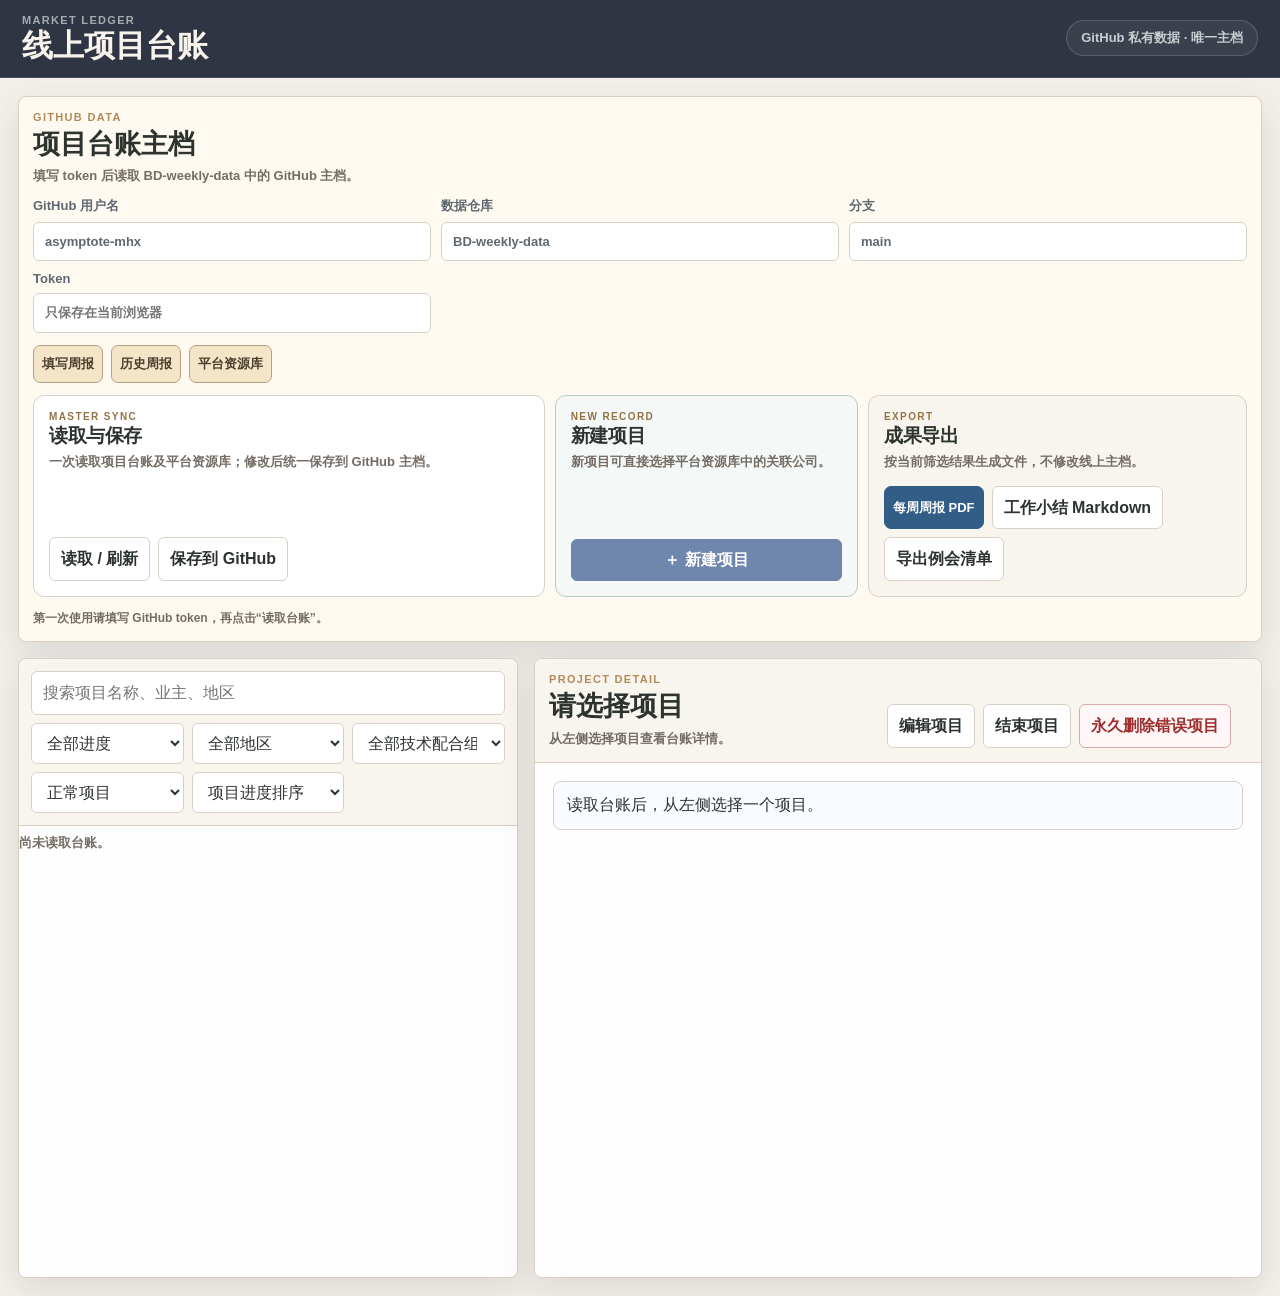
==== ledger.html @ 24dab43b "chore: sync GitHub Pages files" ====
<!doctype html>
<html lang="zh-CN">
<head>
  <meta charset="utf-8">
  <meta name="viewport" content="width=device-width, initial-scale=1">
  <title>线上项目台账</title>
  <link rel="stylesheet" href="styles.css?v=20260927-ended-projects-1">
</head>
<body class="ledger-view-page">
  <header class="app-topbar">
    <div>
      <p>Market Ledger</p>
      <strong>线上项目台账</strong>
    </div>
    <span>GitHub 私有数据 · 唯一主档</span>
  </header>

  <main class="ledger-view-shell">
    <section class="ledger-view-toolbar" aria-label="GitHub 设置">
      <div>
        <p class="eyebrow">GitHub Data</p>
        <h1>项目台账主档</h1>
        <span id="snapshotSummary">填写 token 后读取 BD-weekly-data 中的 GitHub 主档。</span>
      </div>
      <div class="github-settings-grid">
        <label>GitHub 用户名<input id="githubOwnerInput" value="asymptote-mhx" autocomplete="username"></label>
        <label>数据仓库<input id="githubRepoInput" value="BD-weekly-data" autocomplete="off"></label>
        <label>分支<input id="githubBranchInput" value="main" autocomplete="off"></label>
        <label class="full-width">Token<input id="githubTokenInput" type="password" autocomplete="off" placeholder="只保存在当前浏览器"></label>
      </div>
      <nav class="ledger-view-nav" aria-label="线上工作台导航">
        <a href="index.html" class="weekly-action-link">填写周报</a>
        <a href="reports.html" class="weekly-action-link">历史周报</a>
        <a href="resources.html" class="weekly-action-link">平台资源库</a>
      </nav>
      <div class="ledger-command-grid">
        <section class="ledger-command-card ledger-sync-card" aria-labelledby="syncActionsTitle">
          <div><p>MASTER SYNC</p><h2 id="syncActionsTitle">读取与保存</h2><span>一次读取项目台账及平台资源库；修改后统一保存到 GitHub 主档。</span></div>
          <div class="ledger-command-actions">
            <button id="loadLedgerButton" type="button">读取 / 刷新</button>
            <button id="saveLedgerButton" type="button" disabled>保存到 GitHub</button>
          </div>
        </section>
        <section class="ledger-command-card ledger-create-card" aria-labelledby="createActionsTitle">
          <div><p>NEW RECORD</p><h2 id="createActionsTitle">新建项目</h2><span>新项目可直接选择平台资源库中的关联公司。</span></div>
          <button id="newProjectButton" class="new-project-button" type="button" disabled>＋ 新建项目</button>
        </section>
        <section class="ledger-command-card ledger-export-card" aria-labelledby="exportActionsTitle">
          <div><p>EXPORT</p><h2 id="exportActionsTitle">成果导出</h2><span>按当前筛选结果生成文件，不修改线上主档。</span></div>
          <div class="ledger-command-actions">
            <a href="reports.html" class="weekly-action-link ledger-pdf-link">每周周报 PDF</a>
            <button id="exportWeeklyReportButton" type="button">工作小结 Markdown</button>
            <button id="exportMeetingListButton" type="button">导出例会清单</button>
          </div>
        </section>
      </div>
      <div id="ledgerResult" class="weekly-result" aria-live="polite"></div>
    </section>

    <section class="ledger-view-main">
      <aside class="ledger-view-list-panel">
        <div class="ledger-view-filters">
          <input id="projectSearch" type="search" placeholder="搜索项目名称、业主、地区" autocomplete="off">
          <select id="progressFilter" aria-label="进度筛选">
            <option value="">全部进度</option>
          </select>
          <select id="regionFilter" aria-label="地区筛选">
            <option value="">全部地区</option>
          </select>
          <select id="technicalFilter" aria-label="技术配合组筛选">
            <option value="">全部技术配合组</option>
          </select>
          <select id="statusFilter" aria-label="记录状态筛选">
            <option value="正常">正常项目</option>
            <option value="已结束">已结束项目</option>
            <option value="">全部记录</option>
          </select>
          <select id="sortBy" aria-label="排序">
            <option value="stage">项目进度排序</option>
            <option value="priority">重要等级排序</option>
            <option value="updatedDesc">最近更新优先</option>
            <option value="investmentDesc">投资额从大到小</option>
            <option value="下一节点时间">下一节点时间</option>
            <option value="地区">地区</option>
            <option value="业主单位">业主单位</option>
            <option value="当前细分阶段">当前细分阶段</option>
          </select>
        </div>
        <div id="projectCount" class="panel-summary">尚未读取台账。</div>
        <div id="projectList" class="project-list ledger-view-project-list"></div>
      </aside>

      <section class="detail-panel ledger-view-detail-panel" aria-labelledby="detailTitle">
        <header class="panel-header detail-header">
          <div>
            <p class="eyebrow">Project Detail</p>
            <h2 id="detailTitle">请选择项目</h2>
            <p id="detailSubtitle" class="panel-summary">从左侧选择项目查看台账详情。</p>
          </div>
          <div class="ledger-record-actions">
            <button id="editProjectButton" type="button" disabled>编辑项目</button>
            <button id="archiveProjectButton" type="button" disabled>结束项目</button>
            <button id="deleteProjectButton" class="danger-button" type="button" disabled>永久删除错误项目</button>
          </div>
        </header>
        <div id="detailBody" class="detail-body">
          <div class="empty-state">读取台账后，从左侧选择一个项目。</div>
        </div>
      </section>
    </section>
  </main>

  <dialog id="projectEditorDialog" class="resource-dialog ledger-editor-dialog">
    <form id="projectEditorForm" method="dialog">
      <header><div><p class="eyebrow">PROJECT MASTER</p><h2 id="projectEditorTitle">编辑项目</h2></div><button value="cancel" type="button" data-close-dialog>关闭</button></header>
      <div id="projectEditorFields" class="ledger-editor-fields"></div>
      <footer><span id="projectEditorHint">修改会先暂存在当前页面。</span><button value="save" type="submit">暂存项目</button></footer>
    </form>
  </dialog>

  <dialog id="progressEditorDialog" class="resource-dialog">
    <form id="progressEditorForm" method="dialog">
      <header><div><p class="eyebrow">PROGRESS RECORD</p><h2 id="progressEditorTitle">新增推进记录</h2></div><button value="cancel" type="button" data-close-dialog>关闭</button></header>
      <input id="progressRecordId" type="hidden">
      <div class="form-grid">
        <label>更新日期<input id="progressDate" type="date" required></label>
        <label>当前阶段<select id="progressStage"></select></label>
        <label class="wide">更新内容<textarea id="progressText" rows="4" required></textarea></label>
        <label class="wide">下一步工作<textarea id="progressNextWork" rows="3"></textarea></label>
        <label>下一节点时间<input id="progressNextDate" type="date"></label>
        <label>来源文件<input id="progressSource" placeholder="线上台账"></label>
      </div>
      <footer><span>保存后仍需点击页面顶部“保存到 GitHub”。</span><button value="save" type="submit">暂存记录</button></footer>
    </form>
  </dialog>

  <script src="ledger_view.js?v=20260927-ended-projects-1"></script>
</body>
</html>
---- styles.css ----
* {
  box-sizing: border-box;
}

:root {
  --bg: #f3f0ea;
  --bg-deep: #2f3542;
  --panel: #ffffff;
  --panel-soft: #f8fbff;
  --line: #d8d0c5;
  --line-strong: #a99f93;
  --text: #2d332f;
  --muted: #746d66;
  --accent: #6f86ad;
  --accent-strong: #465b7e;
  --accent-soft: #e7edf3;
  --gold: #b38a58;
  --contact: #6f86ad;
  --plan: #7f9c7a;
  --bid: #c9856b;
  --service: #9a7aa0;
  --danger: #a6524c;
  --warning: #b98958;
  --shadow: 0 24px 80px rgb(47 53 66 / 0.16);
  --shadow-soft: 0 12px 34px rgb(47 53 66 / 0.12);
}

body {
  margin: 0;
  height: 100vh;
  min-height: 100vh;
  overflow: hidden;
  background: var(--bg);
  color: var(--text);
  font-family: "Microsoft YaHei UI", "Microsoft YaHei", "PingFang SC", "Noto Sans SC", Arial, sans-serif;
  letter-spacing: 0;
}

/* Editable platform resource library */
.resource-page{overflow:hidden}.resource-shell{max-width:1500px;height:calc(100vh - 76px);margin:0 auto;padding:24px;display:flex;flex-direction:column;overflow:hidden}.resource-hero,.company-heading,.resource-section>header{display:flex;align-items:center;justify-content:space-between;gap:18px}.resource-hero{margin-bottom:18px}.resource-hero h1,.company-heading h2{margin:4px 0 6px}.resource-hero-actions{display:flex;align-items:flex-end;justify-content:flex-end;flex-wrap:wrap;gap:8px}.online-resource-actions{max-width:920px}.resource-token-field{display:grid;gap:5px;color:#706d65;font-size:12px}.resource-token-field input{min-width:150px;padding:9px 10px}.resource-token-field.short-field input{min-width:80px;width:90px}.resource-hero-actions button{width:auto;min-height:39px;white-space:nowrap}.resource-save-status{min-height:18px;margin:7px 0 0;color:#706d65;font-size:12px;font-weight:800}.resource-save-status.success{color:#23634f}.resource-save-status.error{color:#a43f3f}.resource-save-status.warning{color:#8a6124}.resource-layout{display:grid;grid-template-columns:minmax(340px,380px) minmax(0,1fr);gap:20px;align-items:stretch;flex:1;min-height:0}.resource-sidebar,.company-detail,.resource-section{border:1px solid #dedbd3;border-radius:16px;background:#fff}.resource-sidebar{display:flex;min-height:0;flex-direction:column;overflow:hidden;padding:18px}.resource-sidebar>input{margin-bottom:16px}.company-list{display:block;flex:1;min-height:0;overflow-y:auto;overscroll-behavior:contain;padding-right:7px;scrollbar-gutter:stable}.company-province-group{margin:0 0 12px;border:1px solid #ddd8ce;border-radius:12px;background:#fff;overflow:hidden}.company-province-group>summary{display:flex;justify-content:space-between;align-items:center;padding:13px 14px;background:#173c36;color:#fff;cursor:pointer;list-style:none}.company-province-group>summary::-webkit-details-marker{display:none}.company-province-group>summary strong:before{content:"＋";display:inline-block;width:22px}.company-province-group[open]>summary strong:before{content:"－"}.company-province-group>summary span{font-size:12px;opacity:.78}.company-province-body{padding:14px 12px 1px}.company-category-group{--category-color:#686868;--category-bg:#f4f2ee;--category-text:#333;display:grid;gap:8px;margin-bottom:18px}.company-category-group>header{display:grid;grid-template-columns:8px 1fr auto;gap:9px;align-items:center;padding:3px 2px 8px;border-bottom:2px solid var(--category-color);color:var(--category-color)}.company-category-group>header span{width:8px;height:8px;border-radius:2px;background:var(--category-color)}.company-category-group[data-category="政府部门"]{--category-color:#a12828;--category-bg:#fbf2f2;--category-text:#761b1b}.company-category-group[data-category="城投平台"]{--category-color:#c3640c;--category-bg:#fff7ed;--category-text:#844406}.company-category-group[data-category="开发商"]{--category-color:#238253;--category-bg:#f0f8f3;--category-text:#155c39}.company-category-group[data-category="高校"]{--category-color:#07819e;--category-bg:#eff9fb;--category-text:#075a6e}.company-category-group[data-category="设计院"]{--category-color:#345eb2;--category-bg:#f1f4fb;--category-text:#233f79}.company-category-group[data-category="施工单位"]{--category-color:#a54b21;--category-bg:#fbf3ef;--category-text:#753418}.company-category-group[data-category="资源方"]{--category-color:#7f3ca4;--category-bg:#f7f1fa;--category-text:#582671}.company-list-item{width:100%;border:1px solid #e4e0d8;border-left:4px solid var(--category-color);border-radius:10px;background:#fff;padding:12px;color:#39352f;text-align:left}.company-list-item.active{border-color:var(--category-color);background:var(--category-bg);color:var(--category-text)}.company-list-item strong,.company-list-item span{display:block}.company-list-item span{margin-top:4px;font-size:12px;opacity:.72}.company-detail{height:100%;min-height:0;overflow-y:auto;overscroll-behavior:contain;padding:24px;scrollbar-gutter:stable}.company-detail.empty-state{display:grid;place-items:center;color:#777}.company-actions{display:flex;gap:8px}.company-actions button{width:auto}.danger-button{border-color:#d7aaaa;background:#fff7f7;color:#9d2f2f}.category-badge{display:inline-block;margin-right:8px;border-radius:7px;background:#777;padding:4px 9px;color:#fff;font-size:12px;font-weight:800}.visit-age{display:inline-flex!important;width:max-content;margin:8px 0 0!important;border-radius:999px;background:#e7edf3;padding:6px 10px;color:#465b7e!important;font-size:12px!important;font-weight:900}.resource-metrics{display:grid;grid-template-columns:repeat(4,1fr);gap:10px;margin:20px 0}.resource-metrics div{border-radius:12px;background:#f5f3ed;padding:16px}.resource-metrics strong,.resource-metrics span{display:block}.resource-metrics strong{font-size:24px}.resource-metrics span{margin-top:4px;color:#706d65;font-size:12px}.resource-section{margin-top:16px;padding:20px}.resource-section h3{margin:0 0 4px}.resource-section header p{margin:0;color:#777;font-size:13px}.resource-section header button{width:auto}.mind-map{margin-top:20px}.mind-root{width:min(420px,90%);margin:0 auto 20px;border-radius:12px;background:#173c36;padding:15px 20px;color:#fff;text-align:center}.mind-root span,.mind-root strong{display:block}.mind-levels{display:grid;gap:10px}.mind-branch{display:grid;grid-template-columns:150px 1fr;gap:16px}.level-label{display:flex;align-items:center;gap:10px}.level-label b{display:grid;width:68px;height:40px;place-items:center;border-radius:999px;background:#70572e;color:#fff}.level-people{display:grid;grid-template-columns:repeat(auto-fit,minmax(210px,1fr));gap:9px}.mind-node{border:1px solid #dedbd3;border-radius:10px;background:#fff;padding:12px}.mind-node span,.mind-node small,.mind-node em{display:block}.mind-node small{margin-top:4px;color:#6d6a63}.mind-node em{margin-top:8px;color:#35665d;font-size:11px;font-style:normal}.empty-map{margin-top:18px;border-radius:12px;background:#f5f3ed;padding:30px;color:#777;text-align:center}#peopleEditor{margin-top:16px;border-top:1px solid #ddd8ce;padding-top:18px}.people-editor-toolbar,.resource-section footer{display:flex;align-items:center;justify-content:space-between;gap:10px}.people-editor-toolbar button,.resource-section footer button{width:auto}.person-editor-row{display:grid;grid-template-columns:repeat(4,1fr);gap:8px;margin:10px 0;border:1px solid #dedbd3;border-radius:10px;background:#f8f6f1;padding:12px}.person-editor-row input,.person-editor-row select{min-width:0}.assigned-projects{display:grid;gap:8px;margin-top:16px}.assigned-projects article{display:grid;grid-template-columns:1fr 1fr auto;gap:12px;align-items:center;border-radius:10px;background:#f5f3ed;padding:12px}.assigned-projects article button{width:auto}.assigned-project-link{color:var(--text);text-decoration:none}.assign-control{display:flex;gap:8px;margin-top:12px}.assign-control select{flex:1}.assign-control button{width:auto}.contact-timeline{display:grid;gap:10px;margin-top:16px}.contact-timeline article{display:grid;grid-template-columns:110px 1fr auto;gap:16px;align-items:start;border-left:3px solid #b89b64;border-radius:0 10px 10px 0;background:#f8f6f1;padding:10px 12px}.contact-timeline article.manual-contact{border-left-color:#35665d;background:#f2f7f5}.contact-timeline time{color:#70572e;font-weight:800}.contact-timeline strong,.contact-timeline span,.contact-timeline small{display:block}.contact-timeline span,.contact-timeline small{margin-top:3px;color:#706d65}.contact-actions{display:flex;gap:5px}.contact-actions button{width:auto;padding:5px 8px}.source-badge{border-radius:999px;background:#ece7dc;padding:4px 7px!important;color:#70572e!important;font-size:11px!important}.resource-dialog{width:min(760px,90vw);border:0;border-radius:16px;padding:0}.resource-dialog form{padding:22px}.resource-dialog header,.resource-dialog footer{display:flex;align-items:center;justify-content:space-between}.resource-dialog header button,.resource-dialog footer button{width:auto}.form-grid{display:grid;grid-template-columns:1fr 1fr;gap:12px;margin:18px 0}.form-grid label{display:grid;gap:5px;font-size:13px}.form-grid .wide{grid-column:1/-1}.muted{color:#777;font-size:13px}
@media(max-width:900px){.resource-page{overflow-y:auto}.resource-shell{height:auto;min-height:calc(100vh - 76px);overflow:visible}.resource-layout{grid-template-columns:1fr}.resource-sidebar,.company-detail{overflow:visible}.company-list{overflow:visible;min-height:120px}.resource-metrics{grid-template-columns:1fr 1fr}.mind-branch{grid-template-columns:1fr}.person-editor-row{grid-template-columns:1fr 1fr}.assigned-projects article{grid-template-columns:1fr}.resource-hero{align-items:flex-start;flex-direction:column}.online-resource-actions{justify-content:flex-start}.contact-timeline article{grid-template-columns:1fr}}

.online-resource-layout{display:grid;grid-template-columns:300px minmax(0,1fr);gap:18px;margin-top:18px}.online-resource-list,.online-resource-detail{background:#fff;border:1px solid #dedbd3;border-radius:16px;padding:18px}.online-resource-list>input{width:100%;box-sizing:border-box;padding:11px;margin-bottom:12px}.online-company-item{display:block;width:100%;border:0;border-radius:10px;background:#f5f3ed;padding:12px;text-align:left;margin-bottom:7px}.online-company-item.active{background:#173c36;color:#fff}.online-company-item strong,.online-company-item span{display:block}.online-company-item span{font-size:12px;opacity:.7;margin-top:4px}.online-resource-detail>header h2{margin:4px 0}.online-resource-detail>section{border-top:1px solid #dedbd3;margin-top:20px;padding-top:18px}.online-resource-metrics{display:grid;grid-template-columns:repeat(4,1fr);gap:9px;margin:18px 0}.online-resource-metrics div{background:#f5f3ed;border-radius:10px;padding:14px}.online-resource-metrics strong,.online-resource-metrics span{display:block}.online-resource-metrics strong{font-size:22px}.online-resource-metrics span{font-size:12px;color:#777}.online-mind-map{display:grid;grid-template-columns:170px 1fr;gap:18px;margin-top:16px}.online-mind-root{background:#173c36;color:white;padding:18px;border-radius:12px;height:max-content;font-weight:700}.online-mind-branch{border-left:2px solid #b9b09f;padding-left:18px;margin-bottom:15px}.online-mind-branch h4{margin:0 0 8px;color:#70572e}.online-mind-branch>div{display:grid;grid-template-columns:repeat(auto-fit,minmax(190px,1fr));gap:8px}.online-mind-node{border:1px solid #dedbd3;border-radius:10px;padding:12px}.online-mind-node span,.online-mind-node small,.online-mind-node em{display:block}.online-mind-node span{font-size:11px;color:#8a6b37}.online-mind-node small{color:#6d6a63;margin-top:4px}.online-mind-node em{font-size:11px;font-style:normal;color:#35665d;margin-top:8px}.online-project-grid{display:grid;grid-template-columns:repeat(auto-fit,minmax(230px,1fr));gap:9px}.online-project-grid article{background:#f5f3ed;border-radius:10px;padding:13px}.online-project-grid span,.online-project-grid small{display:block;margin-top:5px;color:#706d65}@media(max-width:800px){.online-resource-layout{grid-template-columns:1fr}.online-resource-metrics{grid-template-columns:1fr 1fr}.online-mind-map{grid-template-columns:1fr}}
.online-resource-list{height:calc(100vh - 150px);max-height:calc(100vh - 150px);min-height:0;overflow:hidden;display:flex;flex-direction:column}.online-resource-list #companyList{flex:1;min-height:0;overflow-y:auto;overscroll-behavior:contain;padding-right:7px;scrollbar-gutter:stable}.online-company-group{--category:#456b64;margin:0 0 16px;border-left:5px solid var(--category);padding-left:9px}.online-company-group h3{display:flex;justify-content:space-between;align-items:center;margin:0 0 7px;color:var(--category);font-size:13px}.online-company-group h3 small{font-weight:500;opacity:.75}.online-company-group .online-company-item{border-left:4px solid var(--category)}.online-company-group .online-company-item.active{background:var(--category);border-left-color:var(--category);color:#fff}.category-1{--category:#8e3b46}.category-2{--category:#235d78}.category-3{--category:#9a5a22}.category-4{--category:#5b4b8a}.category-5{--category:#2f766f}.category-6{--category:#59636f}.category-7{--category:#8a6a25}.category-8,.category-0{--category:#6f6f72}.online-category-tag{display:inline-block;background:var(--category);color:#fff;border-radius:999px;padding:5px 10px;font-size:12px;font-weight:700}.online-mind-branch.mind-rank-1{border-left-color:#8e3b46}.online-mind-branch.mind-rank-2{border-left-color:#9a5a22}.online-mind-branch.mind-rank-3{border-left-color:#235d78}.online-mind-branch.mind-rank-4{border-left-color:#2f766f}.online-contact-timeline{display:grid;gap:10px}.online-contact-timeline article{display:grid;grid-template-columns:105px minmax(0,1fr) auto;gap:14px;align-items:start;padding:13px;background:#f5f3ed;border-radius:10px}.online-contact-timeline time{font-weight:700;color:#173c36}.online-contact-timeline strong,.online-contact-timeline span,.online-contact-timeline small{display:block}.online-contact-timeline span,.online-contact-timeline small{margin-top:4px;color:#706d65}.online-contact-timeline p{margin:8px 0 0}.online-contact-timeline .source-badge{width:max-content;margin:0;color:#fff;background:#70572e;border-radius:999px;padding:4px 8px;font-size:11px}@media(max-width:800px){.online-resource-list{height:auto;max-height:none;overflow:visible}.online-resource-list #companyList{overflow:visible;padding-right:0}.online-contact-timeline article{grid-template-columns:1fr}.online-contact-timeline .source-badge{grid-row:1;justify-self:end}}
.online-province-group{margin:0 0 12px;border:1px solid #d8d4ca;border-radius:11px;background:#fff;overflow:hidden}.online-province-group>summary{display:flex;justify-content:space-between;align-items:center;padding:12px 13px;background:#173c36;color:#fff;cursor:pointer;list-style:none}.online-province-group>summary::-webkit-details-marker{display:none}.online-province-group>summary strong:before{content:"＋";display:inline-block;width:21px}.online-province-group[open]>summary strong:before{content:"－"}.online-province-group>summary span{font-size:12px;opacity:.78}.online-province-group>div{padding:13px 10px 1px}
.weekly-count-badge{display:inline-flex;align-items:center;margin-left:8px;padding:4px 9px;border-radius:999px;background:#173c36;color:#fff;font-size:12px;font-weight:800;vertical-align:middle;font-variant-numeric:tabular-nums}

button,
input,
select,
textarea {
  width: 100%;
  border: 1px solid var(--line);
  border-radius: 6px;
  background: #fff;
  color: inherit;
  font: inherit;
  line-height: 1.35;
  padding: 10px 11px;
}

button {
  cursor: pointer;
  font-weight: 800;
  transition: border-color .18s ease, background .18s ease, transform .18s ease, box-shadow .18s ease;
}

button:hover {
  border-color: var(--accent);
  box-shadow: 0 8px 20px rgb(111 134 173 / 0.18);
  transform: translateY(-1px);
}

button:active {
  transform: translateY(0);
}

input:focus,
select:focus,
textarea:focus,
button:focus-visible {
  border-color: var(--accent);
  box-shadow: 0 0 0 3px rgb(111 134 173 / 0.22);
  outline: none;
}

.app-topbar {
  display: flex;
  min-height: 76px;
  align-items: center;
  justify-content: space-between;
  border-bottom: 1px solid rgb(255 255 255 / 0.12);
  background: var(--bg-deep);
  color: #f8f4ed;
  padding: 14px 22px;
}

.app-topbar p {
  margin: 0 0 3px;
  color: rgb(238 246 243 / 0.62);
  font-size: 11px;
  font-weight: 900;
  letter-spacing: .12em;
  text-transform: uppercase;
}

.app-topbar strong {
  display: block;
  font-size: clamp(24px, 2.4vw, 34px);
  font-weight: 900;
  line-height: 1.1;
}

.app-topbar span {
  border: 1px solid rgb(255 255 255 / 0.16);
  border-radius: 999px;
  background: rgb(255 255 255 / 0.06);
  color: rgb(238 246 243 / 0.78);
  font-size: 13px;
  font-weight: 800;
  padding: 8px 14px;
}

.workbench-shell {
  display: grid;
  grid-template-columns: minmax(420px, 510px) minmax(0, 1fr);
  gap: 18px;
  height: calc(100vh - 76px);
  min-height: 0;
  padding: 18px;
}

.ledger-panel,
.detail-panel {
  display: flex;
  flex-direction: column;
  max-height: 100%;
  min-width: 0;
  overflow: hidden;
  border: 1px solid rgb(216 208 197 / 0.92);
  border-radius: 8px;
  background: rgb(255 255 255 / 0.94);
  box-shadow: var(--shadow);
}

.panel-header {
  display: grid;
  gap: 12px;
  padding: 14px;
  border-bottom: 1px solid var(--line);
  background: #f8f4ee;
}

.detail-header {
  grid-template-columns: minmax(0, 1fr) minmax(300px, 360px);
  align-items: end;
}

.eyebrow {
  margin: 0 0 6px;
  color: var(--gold);
  font-size: 11px;
  font-weight: 900;
  letter-spacing: .12em;
  text-transform: uppercase;
}

.panel-summary {
  margin: 8px 0 0;
  color: var(--muted);
  font-size: 13px;
  font-weight: 700;
}

h1,
h2,
h3,
h4 {
  margin: 0;
}

h1,
h2 {
  font-size: clamp(24px, 2.1vw, 31px);
  font-weight: 900;
  line-height: 1.15;
}

h3 {
  margin-bottom: 10px;
  font-size: 17px;
  font-weight: 900;
}

.filters {
  display: grid;
  grid-template-columns: repeat(3, minmax(0, 1fr));
  gap: 8px;
}

.new-project-button {
  width: auto;
  justify-self: start;
  border-color: var(--accent);
  background: var(--accent);
  color: #fff;
  padding: 9px 14px;
}

.weekly-workbench {
  display: grid;
  gap: 10px;
  border: 1px solid #d7c4ab;
  border-radius: 8px;
  background: #fffaf1;
  padding: 12px;
}

.weekly-workbench strong {
  display: block;
  color: #45523f;
  font-size: 15px;
  font-weight: 900;
}

.weekly-workbench span {
  display: block;
  margin-top: 3px;
  color: var(--muted);
  font-size: 12px;
  font-weight: 700;
}

.weekly-actions {
  display: grid;
  grid-template-columns: repeat(2, minmax(0, 1fr));
  gap: 8px;
}

.weekly-actions button,
.weekly-action-link {
  border-color: #b8a07e;
  background: #f4e5c9;
  color: #4c402f;
  font-size: 13px;
  padding: 9px 8px;
}

.weekly-action-link {
  display: inline-flex;
  min-height: 38px;
  align-items: center;
  justify-content: center;
  border: 1px solid #b8a07e;
  border-radius: 7px;
  font-weight: 900;
  text-align: center;
  text-decoration: none;
}

.weekly-actions button:hover,
.weekly-action-link:hover {
  transform: translateY(-1px);
}

.weekly-actions .weekly-action-link {
  border-color: #8e9a78;
  background: #dfe8d0;
  color: #3d5133;
}

.weekly-actions button:nth-child(2) {
  border-color: #9a7f8f;
  background: #eadbe3;
  color: #533d4a;
}

.weekly-actions button:nth-child(3) {
  border-color: #9c8870;
  background: #eee0cf;
  color: #55422e;
}

.weekly-result {
  min-height: 18px;
  color: var(--muted);
  font-size: 12px;
  font-weight: 800;
  line-height: 1.5;
}

.weekly-result.success {
  color: #3e6b46;
}

.weekly-result.error {
  color: var(--danger);
}

.weekly-result a {
  color: var(--accent-strong);
  font-weight: 900;
}

.weekly-input-page {
  height: auto;
  min-height: 100vh;
  overflow-x: hidden;
  overflow-y: auto;
  background: #f7f0e3;
}

.weekly-page-shell {
  max-width: 1120px;
  margin: 0 auto;
  padding: 18px;
}

.weekly-input-panel {
  display: grid;
  gap: 16px;
  border-bottom: 1px solid var(--line);
  background: #fffaf1;
  padding: 16px;
}

.weekly-input-header,
.weekly-form-actions {
  display: flex;
  align-items: center;
  justify-content: space-between;
  gap: 12px;
}

.weekly-form-actions {
  position: sticky;
  top: 10px;
  z-index: 10;
  border: 1px solid #c7af88;
  border-radius: 8px;
  background: #fff4dd;
  box-shadow: 0 10px 28px rgba(80, 56, 24, 0.12);
  padding: 12px;
}

.weekly-form-actions strong {
  display: block;
  color: var(--ink);
  font-size: 15px;
}

.weekly-form-actions span {
  display: block;
  margin-top: 4px;
  color: var(--muted);
  font-size: 12px;
  font-weight: 800;
}

.weekly-input-header h1 {
  margin: 0;
  color: var(--ink);
  font-size: 25px;
  line-height: 1.15;
}

.weekly-input-header span {
  display: block;
  margin-top: 6px;
  color: var(--muted);
  font-size: 13px;
  font-weight: 800;
}

.weekly-input-header button,
.weekly-form-actions button,
.weekly-input-header .weekly-action-link {
  width: auto;
  min-width: 140px;
}

.weekly-title-label {
  display: grid;
  gap: 7px;
  color: var(--muted);
  font-size: 13px;
  font-weight: 900;
}

.weekly-form-section {
  display: grid;
  gap: 10px;
}

.github-settings-panel {
  border: 1px solid #d8c6a8;
  border-radius: 8px;
  background: #fff7e8;
  padding: 12px;
}

.github-settings-grid {
  display: grid;
  grid-template-columns: repeat(3, minmax(0, 1fr));
  gap: 10px;
}

.github-settings-grid label {
  display: grid;
  gap: 7px;
  color: var(--muted);
  font-size: 13px;
  font-weight: 900;
}

.weekly-rows {
  display: grid;
  gap: 10px;
}

.weekly-row {
  display: grid;
  grid-template-columns: repeat(4, minmax(0, 1fr)) 76px;
  gap: 8px;
}

.weekly-project-row {
  display: grid;
  gap: 10px;
  border: 1px solid #dfd0ba;
  border-radius: 8px;
  background: #fffdf8;
  padding: 12px;
}

.weekly-project-card-heading {
  display: flex;
  align-items: center;
  justify-content: space-between;
  padding-bottom: 9px;
  border-bottom: 1px solid #eadfce;
}

.weekly-project-card-heading strong {
  display: inline-flex;
  min-width: 74px;
  justify-content: center;
  border-radius: 999px;
  background: var(--accent);
  color: #fff;
  padding: 6px 12px;
  font-size: 13px;
}

.weekly-project-card-heading span {
  color: var(--muted);
  font-size: 12px;
  font-weight: 800;
}

.weekly-visit-card {
  display: grid;
  gap: 10px;
  border: 1px solid #bfd4cc;
  border-radius: 8px;
  background: #f7fbf9;
  padding: 12px;
}

.weekly-visit-grid {
  display: grid;
  grid-template-columns: repeat(2, minmax(0, 1fr));
  gap: 10px;
}

.weekly-visit-grid label {
  display: grid;
  gap: 7px;
  color: var(--muted);
  font-size: 12px;
  font-weight: 900;
}

.weekly-visit-grid .full-width { grid-column: 1 / -1; }
.weekly-visit-grid small { color: var(--muted); font-weight: 500; }
.visit-multi { display: grid; min-width: 0; gap: 7px; color: var(--muted); font-size: 12px; font-weight: 900; }
.visit-multi-title { color: var(--muted); }
.visit-choice-list { display: grid; align-content: start; gap: 5px; min-height: 108px; max-height: 174px; overflow-y: auto; border: 1px solid var(--line); border-radius: 6px; background: #fff; padding: 7px; scrollbar-gutter: stable; }
.visit-choice-list .visit-choice { display: flex; grid-template-columns: none; align-items: flex-start; gap: 8px; border-radius: 5px; padding: 7px 8px; color: var(--text); cursor: pointer; font-size: 13px; font-weight: 700; }
.visit-choice-list .visit-choice:hover { background: var(--accent-soft); }
.visit-choice-list .visit-choice:has(input:checked) { background: #dfeee8; color: #214f43; }
.visit-choice-list .visit-choice input { flex: 0 0 auto; width: 17px; height: 17px; margin: 1px 0 0; padding: 0; accent-color: #35665d; }
.visit-choice-list .visit-choice span { min-width: 0; }
.visit-choice-list .visit-choice strong { display: block; overflow-wrap: anywhere; }
.visit-choice-list .visit-choice small { display: block; margin-top: 2px; color: var(--muted); font-size: 11px; }
.visit-choice-empty { align-self: center; justify-self: center; color: var(--muted); font-weight: 500; text-align: center; }

.weekly-project-grid {
  display: grid;
  grid-template-columns: repeat(3, minmax(0, 1fr));
  gap: 10px;
}

.weekly-project-grid label {
  display: grid;
  gap: 7px;
  color: var(--muted);
  font-size: 12px;
  font-weight: 900;
}

.weekly-project-grid .full-width {
  grid-column: 1 / -1;
}

.remove-weekly-project {
  width: auto;
  justify-self: end;
  border-color: #c8aaa0;
  background: #f3dfd9;
  color: var(--danger);
}

.weekly-work-items {
  display: grid;
  gap: 8px;
  border: 1px solid #e3d6c4;
  border-radius: 8px;
  background: #fffaf1;
  padding: 10px;
}

.weekly-work-header,
.weekly-work-item {
  display: grid;
  align-items: center;
  gap: 8px;
}

.weekly-work-header {
  grid-template-columns: minmax(0, 1fr) 42px;
}

.weekly-work-header strong {
  color: var(--text);
  font-size: 13px;
}

.weekly-work-header button {
  padding: 7px 0;
}

.weekly-work-list {
  display: grid;
  gap: 8px;
}

.weekly-work-item {
  grid-template-columns: 34px minmax(0, 1fr) 70px;
}

.weekly-plan-row {
  display: grid;
  gap: 12px;
  border: 1px solid #d8d2c7;
  border-radius: 10px;
  background: #fffdf9;
  padding: 14px;
}

.weekly-plan-heading {
  display: flex;
  align-items: center;
  justify-content: space-between;
  padding-bottom: 10px;
  border-bottom: 1px solid #e7e0d5;
}

.weekly-plan-heading .weekly-work-index,
.weekly-plan-heading span {
  display: inline-flex;
  min-width: 82px;
  min-height: 30px;
  align-items: center;
  justify-content: center;
  border-radius: 7px;
  padding: 0 10px;
  font-size: 12px;
  font-weight: 900;
}

.weekly-plan-heading .weekly-work-index {
  background: #8b642f;
  color: #fff;
}

.weekly-plan-heading span {
  background: #ece8df;
  color: #665f54;
}

.weekly-plan-grid {
  display: grid;
  grid-template-columns: repeat(2, minmax(0, 1fr));
  gap: 10px;
}

.weekly-plan-grid > label {
  display: grid;
  gap: 7px;
  color: #5f6870;
  font-size: 13px;
  font-weight: 800;
}

.weekly-plan-grid .full-width {
  grid-column: 1 / -1;
}

.plan-people-list {
  min-height: 96px;
  max-height: 150px;
}

.weekly-work-index {
  color: var(--gold);
  font-weight: 900;
  text-align: right;
}

/* Weekly input visual rhythm */
.weekly-input-panel {
  gap: 18px;
  border: 0;
  background: transparent;
  padding: 0;
}

.weekly-input-header {
  border: 1px solid #ddd6cb;
  border-radius: 12px;
  background: #fffdf9;
  padding: 18px;
}

.weekly-input-header h1,
.weekly-form-actions strong {
  color: var(--text);
}

.weekly-input-page button,
.weekly-input-page .weekly-action-link {
  width: auto;
  min-height: 40px;
  border-radius: 8px;
  padding: 0 14px;
  font-size: 13px;
  line-height: 1.2;
  white-space: nowrap;
}

.weekly-input-page input:not([type="checkbox"]),
.weekly-input-page select {
  min-height: 40px;
  border-radius: 8px;
  padding: 9px 11px;
  font-size: 13px;
}

.weekly-input-page textarea {
  min-height: 76px;
  border-radius: 8px;
  padding: 10px 11px;
  font-size: 13px;
  line-height: 1.55;
  resize: vertical;
}

.weekly-title-label {
  border: 1px solid #ddd6cb;
  border-radius: 12px;
  background: #fffdf9;
  padding: 15px 16px;
}

.weekly-form-section {
  gap: 14px;
  border: 1px solid #ddd6cb;
  border-radius: 12px;
  background: #fffdf9;
  padding: 18px;
}

.github-settings-panel {
  border-color: #d8c6a8;
  border-radius: 12px;
  background: #fff9ee;
  padding: 18px;
}

.weekly-input-page .structured-header {
  align-items: flex-start;
  flex-wrap: wrap;
  gap: 9px;
}

.weekly-input-page .structured-header > div {
  flex: 1 1 320px;
  margin-right: auto;
}

.weekly-input-page .structured-header > h2 {
  flex: 1 1 260px;
}

.weekly-input-page .structured-header h2 {
  color: var(--text);
  font-size: 18px;
  line-height: 1.25;
}

.weekly-input-page .structured-header p {
  margin: 5px 0 0;
  color: var(--muted);
  font-size: 12px;
  line-height: 1.5;
}

.weekly-input-page .structured-header button,
.weekly-input-page .structured-header .weekly-action-link {
  align-self: flex-start;
  flex: 0 0 auto;
  min-height: 34px;
  min-width: 118px;
}

.weekly-form-actions {
  top: 8px;
  border-color: #c8b99e;
  border-radius: 12px;
  background: #fffaf0;
  box-shadow: 0 10px 26px rgb(61 68 78 / 0.12);
  padding: 12px 14px;
}

.weekly-form-actions > div {
  flex: 1 1 280px;
}

#saveWeeklyDraftButton {
  min-width: 92px;
  border-color: #9bacbb;
  background: #edf2f6;
  color: #314b62;
}

#completeWeeklyButton {
  min-width: 92px;
  border-color: #315d52;
  background: #315d52;
  color: #f7fbf9;
}

.weekly-project-row,
.weekly-visit-card {
  gap: 14px;
  border-radius: 10px;
  padding: 14px;
}

.weekly-project-card-heading {
  min-height: 36px;
  padding-bottom: 10px;
}

.weekly-project-card-heading strong,
.weekly-project-card-heading span {
  display: inline-flex;
  min-width: 82px;
  min-height: 30px;
  align-items: center;
  justify-content: center;
  border-radius: 7px;
  padding: 0 10px;
  font-size: 12px;
  font-weight: 900;
}

.weekly-project-card-heading strong {
  background: var(--accent);
  color: #f8fbfa;
}

.weekly-project-card-heading span {
  background: #ece8df;
  color: #665f54;
}

.weekly-project-grid label,
.weekly-visit-grid label,
.github-settings-grid label,
.weekly-title-label,
.visit-multi {
  color: #5f6870;
  font-size: 13px;
  font-weight: 800;
}

.weekly-work-items {
  border-radius: 10px;
  background: #fffdf9;
  padding: 12px;
}

.remove-weekly-project {
  min-height: 38px;
  border-radius: 8px;
  padding-inline: 13px;
}

.visit-choice-list {
  border-radius: 8px;
  padding: 8px;
}

.visit-choice-list .visit-choice {
  min-height: 38px;
  border-radius: 7px;
  padding: 8px 9px;
}

.participant-choice-list {
  display: flex;
  min-height: 38px;
  flex-wrap: wrap;
  align-items: center;
  gap: 6px;
}

.weekly-visit-grid .participant-choice {
  display: inline-flex;
  width: auto;
  min-height: 34px;
  grid-template-columns: none;
  align-items: center;
  gap: 6px;
  border: 1px solid #cbd7d2;
  border-radius: 7px;
  background: #fff;
  padding: 6px 9px;
  color: var(--text);
  cursor: pointer;
  font-size: 13px;
  font-weight: 700;
}

.weekly-visit-grid .participant-choice:has(input:checked) {
  border-color: #7fa499;
  background: #dfeee8;
  color: #214f43;
}

.weekly-visit-grid .participant-choice input {
  width: 16px;
  height: 16px;
  margin: 0;
  padding: 0;
  accent-color: #35665d;
}


/* Compact high-frequency fields; long narrative fields stay multi-line. */
.weekly-visit-grid input:not([type="checkbox"]),
.weekly-visit-grid select,
.weekly-plan-grid input:not([type="checkbox"]),
.weekly-plan-grid select {
  min-height: 38px;
  padding: 7px 10px;
}

.weekly-visit-grid label,
.weekly-plan-grid > label,
.weekly-visit-grid .visit-multi,
.weekly-plan-grid .visit-multi {
  gap: 5px;
}

.weekly-visit-card,
.weekly-plan-row {
  gap: 10px;
  padding: 12px;
}

@media (max-width: 920px) {
  .weekly-row,
  .github-settings-grid,
  .weekly-project-grid,
  .weekly-visit-grid,
  .weekly-plan-grid {
    grid-template-columns: 1fr;
  }

  .weekly-visit-grid .full-width,
  .weekly-plan-grid .full-width { grid-column: auto; }

  .weekly-form-actions,
  .weekly-input-header {
    align-items: stretch;
    flex-direction: column;
  }

  .weekly-input-header button,
  .weekly-input-header .weekly-action-link,
  .weekly-form-actions button,
  .weekly-input-page .structured-header button,
  .weekly-input-page .structured-header .weekly-action-link {
    width: 100%;
  }
}

.file-open-warning {
  max-width: 680px;
  margin: 12vh auto;
  border: 1px solid var(--line);
  border-radius: 8px;
  background: #fffdf9;
  box-shadow: var(--shadow-soft);
  padding: 28px;
}

.file-open-warning p {
  color: var(--muted);
  font-weight: 700;
  line-height: 1.7;
}

.file-open-warning a {
  color: var(--accent-strong);
  font-weight: 900;
}

.ledger-view-page {
  height: auto;
  min-height: 100vh;
  overflow-x: hidden;
  overflow-y: auto;
}

.ledger-view-shell {
  display: grid;
  gap: 16px;
  min-height: calc(100vh - 76px);
  padding: 18px;
}

.ledger-view-toolbar {
  display: grid;
  gap: 12px;
  border: 1px solid var(--line);
  border-radius: 8px;
  background: #fffaf1;
  box-shadow: var(--shadow-soft);
  padding: 14px;
}

.ledger-view-toolbar h1 {
  margin-bottom: 6px;
}

.ledger-view-toolbar span {
  color: var(--muted);
  font-size: 13px;
  font-weight: 800;
}

.ledger-view-actions {
  display: grid;
  grid-template-columns: repeat(4, minmax(130px, 180px));
  gap: 9px;
}

.ledger-view-nav {
  display: flex;
  flex-wrap: wrap;
  gap: 8px;
}

.ledger-command-grid {
  display: grid;
  grid-template-columns: minmax(0, 1.35fr) minmax(220px, 0.8fr) minmax(0, 1fr);
  gap: 10px;
}

.ledger-command-card {
  display: flex;
  min-height: 132px;
  flex-direction: column;
  justify-content: space-between;
  gap: 14px;
  border: 1px solid #d8d2c8;
  border-radius: 11px;
  background: #fff;
  padding: 15px;
  transition: border-color 180ms ease, transform 180ms ease, box-shadow 180ms ease;
}

.ledger-command-card:hover {
  border-color: #afa493;
  box-shadow: 0 8px 20px rgb(63 53 39 / 0.08);
  transform: translateY(-1px);
}

.ledger-command-card p,
.ledger-command-card h2 {
  margin: 0;
}

.ledger-command-card p {
  color: #947245;
  font-size: 10px;
  font-weight: 900;
  letter-spacing: 0.14em;
}

.ledger-command-card h2 {
  margin-top: 3px;
  font-size: 19px;
  letter-spacing: -0.02em;
}

.ledger-command-card span {
  display: block;
  max-width: 56ch;
  margin-top: 5px;
  line-height: 1.55;
}

.ledger-command-actions {
  display: flex;
  flex-wrap: wrap;
  gap: 8px;
}

.ledger-command-actions button,
.ledger-command-card > button,
.ledger-command-actions .weekly-action-link {
  width: auto;
}

.ledger-pdf-link {
  border-color: #315d87;
  background: #315d87;
  color: #fff;
}

.ledger-create-card {
  border-color: #b9c9c3;
  background: #f4f8f6;
}

.ledger-export-card {
  background: #f8f5ef;
}

.ledger-view-main {
  display: grid;
  grid-template-columns: minmax(410px, 500px) minmax(0, 1fr);
  gap: 16px;
  min-height: 620px;
}

.ledger-view-list-panel,
.ledger-view-detail-panel {
  min-height: 0;
  border: 1px solid var(--line);
  border-radius: 8px;
  background: rgb(255 255 255 / 0.94);
  box-shadow: var(--shadow-soft);
  overflow: hidden;
}

.ledger-view-list-panel {
  display: flex;
  flex-direction: column;
}

.ledger-view-filters {
  display: grid;
  grid-template-columns: repeat(3, minmax(0, 1fr));
  gap: 8px;
  border-bottom: 1px solid var(--line);
  background: #f8f4ee;
  padding: 12px;
}

.ledger-view-filters input {
  grid-column: 1 / -1;
}

.ledger-view-project-list {
  flex: 1;
}

.ledger-view-detail-panel {
  overflow: auto;
}

.ledger-view-structured-list {
  display: grid;
  gap: 8px;
}

.ledger-view-structured-list pre {
  margin: 0;
  overflow: auto;
  border: 1px solid var(--line);
  border-radius: 6px;
  background: #fffdf9;
  color: #2a3b36;
  font: 12px/1.55 Consolas, "Microsoft YaHei UI", monospace;
  padding: 10px;
  white-space: pre-wrap;
}

.ledger-visual-section {
  display: grid;
  gap: 10px;
  border: 1px solid var(--line);
  border-radius: 8px;
  background: #fffdf9;
  padding: 12px;
}

.ledger-visual-header {
  display: flex;
  align-items: center;
  justify-content: space-between;
  gap: 12px;
}

.ledger-visual-header h4 {
  color: var(--text);
  font-size: 14px;
  font-weight: 900;
}

.ledger-visual-header span {
  color: var(--muted);
  font-size: 12px;
  font-weight: 900;
}

.ledger-person-grid,
.ledger-competitor-grid {
  display: grid;
  grid-template-columns: repeat(2, minmax(0, 1fr));
  gap: 10px;
}

.ledger-person-card,
.ledger-event-card,
.ledger-competitor-card {
  display: grid;
  gap: 8px;
  border: 1px solid rgb(16 35 63 / 0.10);
  border-radius: 8px;
  background: #fff;
  padding: 11px;
}

.ledger-person-topline {
  display: flex;
  align-items: flex-start;
  justify-content: space-between;
  gap: 10px;
}

.ledger-person-topline strong,
.ledger-competitor-card strong {
  color: #263834;
  font-size: 15px;
  font-weight: 900;
}

.ledger-person-topline span {
  flex: 0 0 auto;
  border: 1px solid #d7c8b4;
  border-radius: 999px;
  background: #f8f4eb;
  color: #6f5a3c;
  font-size: 11px;
  font-weight: 900;
  padding: 3px 8px;
}

.ledger-person-card p,
.ledger-event-card p,
.ledger-competitor-card p {
  margin: 0;
  color: var(--muted);
  font-size: 12px;
  font-weight: 800;
  line-height: 1.55;
}

.ledger-person-metrics {
  display: grid;
  grid-template-columns: repeat(2, minmax(0, 1fr));
  gap: 8px;
}

.ledger-person-metrics div {
  border: 1px solid var(--line);
  border-radius: 7px;
  background: #f8fbff;
  padding: 8px;
}

.ledger-person-metrics b {
  display: block;
  color: var(--accent-strong);
  font-size: 17px;
  font-weight: 900;
}

.ledger-person-metrics span {
  color: var(--muted);
  font-size: 11px;
  font-weight: 900;
}

.ledger-info-pills {
  display: flex;
  flex-wrap: wrap;
  gap: 6px;
}

.ledger-info-pill {
  display: inline-flex;
  max-width: 100%;
  gap: 5px;
  border: 1px solid #d8d0c5;
  border-radius: 999px;
  background: #fffaf1;
  color: #544b42;
  font-size: 11px;
  font-weight: 850;
  padding: 4px 8px;
}

.ledger-info-pill b {
  color: var(--gold);
  font-weight: 900;
}

.ledger-event-list {
  display: grid;
  gap: 8px;
}

.ledger-event-card {
  grid-template-columns: 120px minmax(0, 1fr);
  align-items: start;
}

.ledger-event-card span,
.ledger-competitor-card span {
  color: var(--gold);
  font-size: 12px;
  font-weight: 900;
}

.filters select,
.edit-form input,
.edit-form select,
.edit-form textarea,
.detail-form textarea {
  background: #fffdf9;
  color: #2d332f;
  font-size: 14px;
}

.project-list {
  display: grid;
  align-content: start;
  flex: 1;
  gap: 10px;
  min-height: 0;
  overflow: auto;
  padding: 14px;
}

.detail-panel {
  overflow: auto;
}

.project-list::-webkit-scrollbar,
.timeline::-webkit-scrollbar {
  height: 8px;
  width: 8px;
}

.project-list::-webkit-scrollbar-thumb,
.timeline::-webkit-scrollbar-thumb {
  border-radius: 999px;
  background: #b9c7c0;
}

.project-card {
  display: grid;
  grid-template-columns: 78px minmax(0, 1fr);
  gap: 10px;
  align-items: stretch;
  border: 2px solid var(--line);
  border-left: 8px solid transparent;
  border-radius: 8px;
  background: #fff;
  padding: 9px;
  text-align: left;
  box-shadow: 0 10px 24px rgb(16 20 63 / 0.07);
}

.project-card:hover {
  background: #ffffff;
  border-color: var(--line-strong);
}

.project-card.active {
  box-shadow: 0 0 0 4px rgb(47 53 66 / 0.11), 0 18px 42px rgb(47 53 66 / 0.18);
  transform: translateY(-1px);
}

.stage-contact-card {
  border-color: rgb(111 134 173 / 0.90);
  border-left-color: var(--contact);
  background: #e4e9ef;
}

.stage-plan-card {
  border-color: rgb(127 156 122 / 0.92);
  border-left-color: var(--plan);
  background: #e2eadf;
}

.stage-bid-card {
  border-color: rgb(201 133 107 / 0.94);
  border-left-color: var(--bid);
  background: #efdcd2;
}

.stage-service-card {
  border-color: rgb(154 122 160 / 0.92);
  border-left-color: var(--service);
  background: #e9dfe9;
}

.stage-block {
  display: flex;
  min-height: 52px;
  align-items: center;
  justify-content: center;
  border-radius: 6px;
  color: #fff;
  font-size: 13px;
  font-weight: 900;
  line-height: 1.22;
  padding: 8px;
  text-align: center;
}

.stage-contact {
  background: #6f86ad;
  box-shadow: 0 8px 16px rgb(111 134 173 / 0.24);
}

.stage-plan {
  background: #7f9c7a;
  box-shadow: 0 8px 16px rgb(127 156 122 / 0.22);
}

.stage-bid {
  background: #c9856b;
  box-shadow: 0 8px 16px rgb(201 133 107 / 0.24);
}

.stage-service {
  background: #9a7aa0;
  box-shadow: 0 8px 16px rgb(154 122 160 / 0.24);
}

.project-card-topline {
  display: flex;
  gap: 10px;
  align-items: flex-start;
  justify-content: space-between;
}

.project-card-topline em {
  flex: 0 0 auto;
  border: 1px solid rgb(16 35 63 / 0.12);
  border-radius: 999px;
  background: rgb(255 255 255 / 0.72);
  color: #10233f;
  font-size: 11px;
  font-style: normal;
  font-weight: 900;
  padding: 3px 8px;
}

.project-name {
  display: block;
  margin-bottom: 6px;
  overflow: hidden;
  text-overflow: ellipsis;
  white-space: nowrap;
  font-size: 15px;
  font-weight: 900;
  line-height: 1.28;
}

.stage-contact-card .project-name {
  color: #334d76;
}

.stage-plan-card .project-name {
  color: #4e7049;
}

.stage-bid-card .project-name {
  color: #8d4e3a;
}

.stage-service-card .project-name {
  color: #6d4b74;
}

.project-meta {
  display: grid;
  grid-template-columns: 1fr 1fr;
  gap: 4px 8px;
  color: var(--muted);
  font-size: 11px;
  font-weight: 700;
}

.project-meta span {
  overflow: hidden;
  text-overflow: ellipsis;
  white-space: nowrap;
}

.project-next {
  display: none;
  margin-top: 7px;
  color: #263834;
  font-size: 12px;
  font-weight: 650;
  line-height: 1.5;
  overflow: hidden;
  text-overflow: ellipsis;
  white-space: nowrap;
}

.duplicate-badge {
  display: inline-flex;
  max-width: 100%;
  border: 1px solid rgb(245 159 0 / 0.45);
  border-radius: 999px;
  background: #fff4d8;
  color: #935500;
  font-size: 11px;
  font-weight: 900;
  margin: 0 0 8px;
  overflow: hidden;
  padding: 4px 8px;
  text-overflow: ellipsis;
  white-space: nowrap;
}

.duplicate-alert {
  display: grid;
  gap: 6px;
  border: 1px solid rgb(245 159 0 / 0.45);
  border-radius: 8px;
  background: #fff4d8;
  color: #703f00;
  margin-bottom: 14px;
  padding: 12px 14px;
}

.duplicate-alert strong {
  font-size: 13px;
  font-weight: 900;
}

.duplicate-alert span {
  font-size: 13px;
  font-weight: 700;
}

.detail-body,
.edit-form {
  padding: 18px;
}

.metrics {
  display: grid;
  grid-template-columns: repeat(4, minmax(0, 1fr));
  gap: 10px;
  margin-bottom: 13px;
}

.metric,
.work-item,
.empty-state,
.detail-grid div {
  border: 1px solid var(--line);
  border-radius: 8px;
  background: var(--panel-soft);
  padding: 13px;
}

.metric {
  background: #fffdf9;
}

.metric strong,
.detail-grid strong {
  display: block;
  margin-bottom: 6px;
  overflow-wrap: anywhere;
  color: #12231f;
  font-size: 17px;
  font-weight: 900;
}

.metric span,
.detail-grid span {
  color: var(--muted);
  font-size: 12px;
  font-weight: 800;
}

.detail-grid {
  display: grid;
  grid-template-columns: repeat(4, minmax(0, 1fr));
  gap: 10px;
  margin-bottom: 17px;
}

.timeline {
  display: grid;
  grid-template-columns: repeat(12, minmax(92px, 1fr));
  gap: 8px;
  margin: 9px 0 20px;
  overflow-x: auto;
  padding-bottom: 5px;
}

.timeline-node {
  border: 1px solid var(--line);
  border-radius: 6px;
  background: #fff;
  color: var(--muted);
  font-size: 12px;
  font-weight: 800;
  line-height: 1.25;
  min-height: 58px;
  padding: 10px;
}

.timeline-node.current {
  border-color: var(--accent);
  background: var(--accent-soft);
  color: var(--accent-strong);
  box-shadow: inset 0 0 0 1px rgb(15 93 80 / 0.10);
}

.work-item {
  min-height: 104px;
  color: #243732;
  font-size: 14px;
  line-height: 1.65;
  overflow-wrap: anywhere;
  white-space: pre-wrap;
}

.sync-notice {
  margin: 0 18px 12px;
  border: 1px solid var(--line);
  border-radius: 6px;
  font-size: 13px;
  font-weight: 800;
  padding: 11px 13px;
}

.sync-notice.info {
  background: #edf7f4;
  border-color: #bddbd2;
  color: var(--accent-strong);
}

.sync-notice.success {
  background: #edf8f1;
  border-color: #b9e0c7;
  color: #1f643c;
}

.sync-notice.error {
  background: #fff6ef;
  border-color: #f3caa9;
  color: var(--danger);
}

.detail-actions {
  display: grid;
  grid-template-columns: repeat(3, 1fr);
  gap: 9px;
}

.detail-actions button,
.submit-button {
  background: var(--accent);
  border-color: var(--accent);
  color: #fff;
}

.detail-actions button:nth-child(2) {
  background: #fff;
  color: var(--accent-strong);
}

.edit-form {
  display: grid;
  grid-template-columns: 1fr 1fr;
  gap: 13px;
  border-top: 1px solid var(--line);
  background: #fffdf9;
}

.edit-form label,
.detail-form label {
  display: grid;
  gap: 7px;
  color: var(--muted);
  font-size: 13px;
  font-weight: 850;
}

.form-section-title {
  grid-column: 1 / -1;
  border-top: 1px solid var(--line);
  color: var(--text);
  font-size: 15px;
  font-weight: 900;
  padding-top: 13px;
}

.form-section-title:first-child {
  border-top: 0;
  padding-top: 0;
}

.edit-form .full-width,
.submit-button {
  grid-column: 1 / -1;
}

.danger-actions {
  display: grid;
  grid-template-columns: repeat(4, minmax(0, 1fr));
  gap: 9px;
  border-top: 1px solid var(--line);
  padding-top: 13px;
}

.danger-actions button {
  background: #fff7e8;
  border-color: #f3c46a;
  color: #7c4b00;
}

.danger-actions button:hover {
  border-color: var(--warning);
}

.danger-actions button:nth-child(3) {
  background: #fff0ee;
  border-color: #f2b0aa;
  color: var(--danger);
}

.hidden,
.edit-form.hidden,
.private-panel.hidden,
.export-panel.hidden {
  display: none;
}

.private-panel,
.export-panel {
  border-top: 1px solid var(--line);
  background: #fbfdfb;
  padding: 16px;
}

.private-panel h3 {
  margin-bottom: 13px;
}

.detail-chain-preview {
  display: grid;
  gap: 10px;
  margin-bottom: 15px;
}

.chain-section {
  border: 1px solid var(--line);
  border-radius: 8px;
  background: #fff;
  padding: 13px;
  box-shadow: 0 1px 0 rgb(21 35 31 / 0.04);
}

.chain-section h4 {
  margin-bottom: 8px;
  color: var(--text);
  font-size: 14px;
  font-weight: 900;
}

.chain-section p {
  color: #2a3b36;
  font-size: 13px;
  line-height: 1.62;
  overflow-wrap: anywhere;
  white-space: pre-wrap;
}

.chain-section.is-empty {
  background: #f7faf8;
}

.chain-section.is-empty p {
  color: var(--muted);
}

.detail-form {
  display: grid;
  gap: 13px;
  border-top: 1px solid var(--line);
  padding-top: 15px;
}

.detail-form textarea,
.edit-form textarea {
  resize: vertical;
}

.auto-summary-section {
  display: grid;
  gap: 9px;
  border: 1px solid rgb(16 35 63 / 0.12);
  border-radius: 8px;
  background: #fbf7f1;
  padding: 12px;
}

.auto-summary-header {
  display: flex;
  align-items: center;
  justify-content: space-between;
  gap: 12px;
}

.auto-summary-header h4 {
  color: var(--text);
  font-size: 14px;
  font-weight: 900;
}

.auto-summary-header button {
  min-height: 34px;
  border-radius: 6px;
  background: #ece4d6;
  border-color: #cbbda9;
  color: #6f5a3c;
  font-size: 12px;
  font-weight: 900;
}

.auto-summary {
  min-height: 44px;
  white-space: pre-wrap;
  line-height: 1.65;
  color: var(--text);
  background: #fffefa;
  border: 1px solid rgb(16 35 63 / 0.08);
  border-radius: 7px;
  padding: 10px 11px;
}

.structured-section {
  display: grid;
  gap: 10px;
  border: 1px solid var(--line);
  border-radius: 8px;
  background: #fffdf9;
  padding: 12px;
}

.structured-header {
  display: flex;
  align-items: center;
  justify-content: space-between;
  gap: 12px;
}

.structured-header h4 {
  color: var(--text);
  font-size: 14px;
  font-weight: 900;
}

.structured-header button,
.structured-row button {
  min-height: 34px;
  border-radius: 6px;
  font-size: 12px;
}

.structured-header button {
  background: var(--accent-soft);
  border-color: rgb(15 93 80 / 0.22);
  color: var(--accent-strong);
  font-weight: 900;
}

.structured-rows {
  display: grid;
  gap: 8px;
}

.structured-row {
  display: grid;
  gap: 8px;
  align-items: center;
  border: 1px solid rgb(16 35 63 / 0.09);
  border-radius: 8px;
  background: #fff;
  padding: 9px;
}

.person-row {
  grid-template-columns: auto 1fr 1fr 1.05fr 1.1fr 0.8fr 0.9fr 1.25fr auto auto auto;
}

.marketing-row {
  grid-template-columns: auto 0.9fr 2fr auto auto auto;
}

.competitor-row {
  grid-template-columns: auto 1fr 1.2fr 1.5fr auto auto auto;
}

.structured-row button {
  background: #fff0ee;
  border-color: #f2b0aa;
  color: var(--danger);
  font-weight: 900;
}

.structured-row.is-dragging {
  opacity: 0.52;
  border-color: #9f8f77;
}

.structured-row .drag-handle {
  cursor: grab;
  background: #f4eee4;
  border-color: #d7c8b4;
  color: #6f5a3c;
  min-width: 48px;
}

.structured-row .move-button {
  background: #f8f4eb;
  border-color: #d7c8b4;
  color: #6f5a3c;
  min-width: 44px;
}

.structured-row .drag-handle:active {
  cursor: grabbing;
}

.export-actions {
  display: grid;
  grid-template-columns: repeat(2, minmax(0, 1fr));
  gap: 9px;
}

.export-result {
  margin-top: 12px;
  color: var(--accent);
  font-weight: 900;
}

.export-result a {
  color: inherit;
}

@media (max-width: 1080px) {
  body {
    height: auto;
    overflow: auto;
  }

  .workbench-shell {
    grid-template-columns: 1fr;
    height: auto;
    padding: 14px;
  }

  .ledger-view-main {
    grid-template-columns: 1fr;
  }

  .project-list {
    max-height: 68vh;
  }

  .detail-header,
  .metrics,
  .detail-grid,
  .ledger-person-grid,
  .ledger-competitor-grid,
  .edit-form,
  .danger-actions,
  .export-actions {
    grid-template-columns: 1fr;
  }
}

@media (max-width: 640px) {
  .app-topbar {
    align-items: flex-start;
    flex-direction: column;
    gap: 10px;
  }

  .filters,
  .ledger-view-filters,
  .ledger-view-actions,
  .ledger-event-card,
  .detail-actions,
  .project-card,
  .project-meta {
    grid-template-columns: 1fr;
  }

  .stage-block {
    min-height: 50px;
  }
}
.ledger-platform-section{margin:14px 0;border:1px solid #d8dfe8;border-radius:12px;background:#f8fafc;padding:14px}.ledger-platform-section header{display:flex;align-items:center;justify-content:space-between;gap:12px}.ledger-platform-section h4,.ledger-platform-section p{margin:0}.ledger-platform-section header a{font-size:12px;font-weight:800;color:#315d87}.ledger-platform-section p{margin-top:9px;color:#6b7683;font-size:12px}.ledger-platform-tags{display:flex;flex-wrap:wrap;gap:8px;margin-top:10px}.ledger-platform-tags a{border:1px solid #b8c7d8;border-radius:999px;background:#eaf0f7;color:#344f70;padding:6px 10px;font-size:12px;font-weight:800;text-decoration:none}.ledger-platform-tags span{color:#6b7683;font-size:12px}.online-project-link{color:inherit;text-decoration:none}.online-project-link:hover article{border-color:#7891ae;background:#f1f6fb}

.ledger-record-actions{display:flex;gap:8px;align-items:center}.ledger-record-actions button{width:auto}.ledger-editor-dialog{width:min(1060px,94vw);max-height:90vh}.ledger-editor-dialog form{max-height:90vh;overflow:auto}.ledger-editor-fields{display:grid;gap:18px;margin:18px 0}.ledger-editor-group{border:1px solid #dedbd3;border-radius:12px;background:#faf9f6;padding:16px}.ledger-editor-group h3{margin:0 0 12px}.ledger-editor-grid{display:grid;grid-template-columns:repeat(3,minmax(0,1fr));gap:12px}.ledger-editor-grid label{display:grid;gap:5px;font-size:13px}.ledger-editor-grid .wide{grid-column:1/-1}.ledger-editor-grid textarea{min-height:86px;resize:vertical}.ledger-platform-editor header{display:flex;align-items:start;justify-content:space-between;gap:14px}.ledger-platform-editor header h3,.ledger-platform-editor header p{margin:0}.ledger-platform-editor header p{margin-top:5px;color:var(--muted);font-size:12px}.ledger-platform-editor header a{color:#315d87;font-size:12px;font-weight:800}.ledger-platform-choice-grid{display:grid;grid-template-columns:repeat(3,minmax(0,1fr));gap:8px;margin-top:14px;max-height:260px;overflow:auto;padding:2px}.ledger-platform-choice{display:flex;align-items:flex-start;gap:9px;border:1px solid #d8dfe3;border-radius:9px;background:#fff;padding:9px;cursor:pointer;transition:border-color 160ms ease,background 160ms ease}.ledger-platform-choice:has(input:checked){border-color:#537a70;background:#edf5f1}.ledger-platform-choice input{width:auto;margin-top:3px}.ledger-platform-choice span,.ledger-platform-choice small{display:block}.ledger-platform-choice small{margin-top:2px;color:var(--muted);font-size:11px}.ledger-progress-section{margin:16px 0;border:1px solid #dedbd3;border-radius:12px;background:#fff;padding:16px}.ledger-progress-section>header{display:flex;align-items:center;justify-content:space-between;gap:12px}.ledger-progress-section>header h4{margin:0}.ledger-progress-section>header button{width:auto}.ledger-progress-list{display:grid;gap:9px;margin-top:12px}.ledger-progress-item{display:grid;grid-template-columns:110px minmax(0,1fr) auto;gap:12px;align-items:start;border-left:3px solid #35665d;border-radius:0 9px 9px 0;background:#f5f7f6;padding:11px 12px}.ledger-progress-item time{font-weight:800;color:#35665d}.ledger-progress-item strong,.ledger-progress-item span{display:block}.ledger-progress-item p{white-space:pre-wrap;margin:5px 0 0}.ledger-progress-item span{margin-top:5px;color:#706d65;font-size:12px}.ledger-progress-item div:last-child{display:flex;gap:5px}.ledger-progress-item button{width:auto;padding:5px 8px}.ledger-master-warning{border-radius:9px;background:#fff4d8;padding:10px 12px;color:#76561f;font-size:12px;font-weight:700}
@media(max-width:1100px){.ledger-command-grid{grid-template-columns:1fr 1fr}.ledger-sync-card{grid-column:1/-1}}@media(max-width:900px){.ledger-editor-grid,.ledger-platform-choice-grid{grid-template-columns:1fr 1fr}.ledger-progress-item{grid-template-columns:1fr}.ledger-record-actions{flex-wrap:wrap}}@media(max-width:620px){.ledger-command-grid,.ledger-editor-grid,.ledger-platform-choice-grid{grid-template-columns:1fr}.ledger-sync-card{grid-column:auto}.ledger-editor-grid .wide{grid-column:auto}.ledger-command-actions{align-items:stretch;flex-direction:column}.ledger-command-actions button,.ledger-command-card>button,.ledger-command-actions .weekly-action-link{width:100%}}

.weekly-folder-button{display:inline-flex;width:auto;margin-left:8px;border:0;background:transparent;color:#315d87;padding:0;font:inherit;font-weight:800;text-decoration:underline;cursor:pointer}.weekly-folder-button:hover{color:#1f456b}.weekly-folder-button:focus-visible{outline:2px solid #315d87;outline-offset:3px}.weekly-folder-button:disabled{color:var(--muted);cursor:wait}
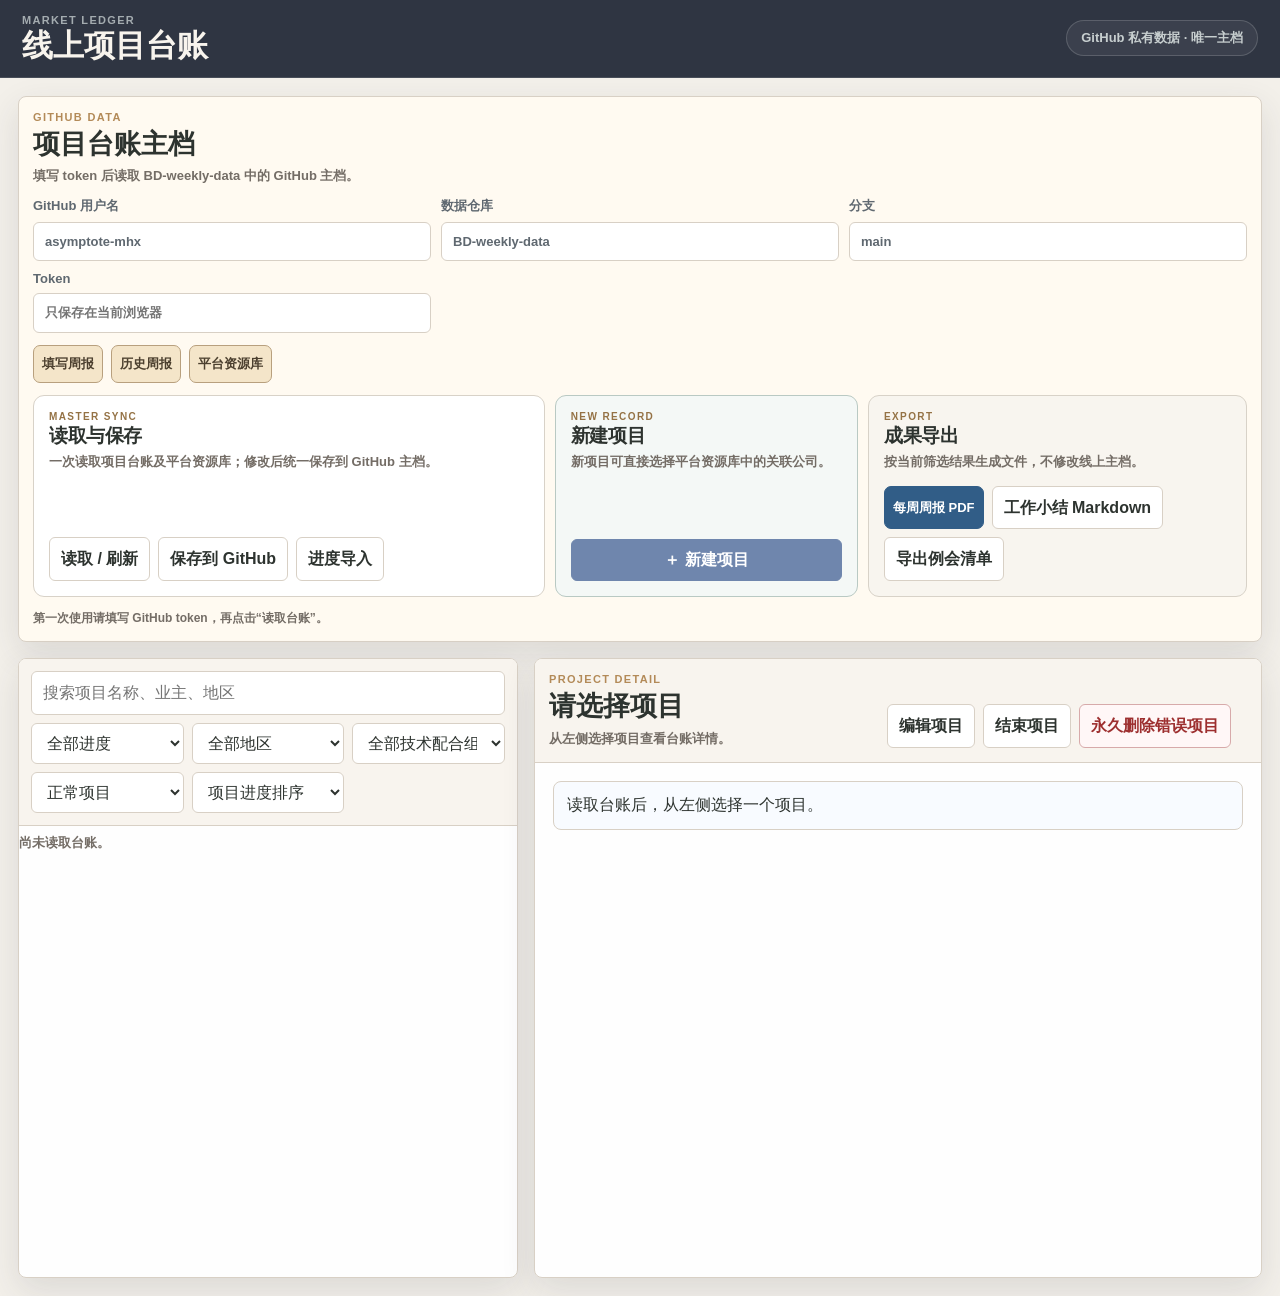
==== commit e9fd7f55: "chore: sync GitHub Pages files" ====
--- a/ledger.html
+++ b/ledger.html
@@ -4,7 +4,7 @@
   <meta charset="utf-8">
   <meta name="viewport" content="width=device-width, initial-scale=1">
   <title>线上项目台账</title>
-  <link rel="stylesheet" href="styles.css?v=20260927-ended-projects-1">
+  <link rel="stylesheet" href="styles.css?v=20260927-progress-import-ledger-1">
 </head>
 <body class="ledger-view-page">
   <header class="app-topbar">
@@ -39,6 +39,7 @@
           <div class="ledger-command-actions">
             <button id="loadLedgerButton" type="button">读取 / 刷新</button>
             <button id="saveLedgerButton" type="button" disabled>保存到 GitHub</button>
+            <button id="importWeeklyProgressButton" type="button" disabled>进度导入</button>
           </div>
         </section>
         <section class="ledger-command-card ledger-create-card" aria-labelledby="createActionsTitle">
@@ -48,7 +49,7 @@
         <section class="ledger-command-card ledger-export-card" aria-labelledby="exportActionsTitle">
           <div><p>EXPORT</p><h2 id="exportActionsTitle">成果导出</h2><span>按当前筛选结果生成文件，不修改线上主档。</span></div>
           <div class="ledger-command-actions">
-            <a href="reports.html" class="weekly-action-link ledger-pdf-link">每周周报 PDF</a>
+            <a id="weeklyPdfLink" href="reports.html" class="weekly-action-link ledger-pdf-link">每周周报 PDF</a>
             <button id="exportWeeklyReportButton" type="button">工作小结 Markdown</button>
             <button id="exportMeetingListButton" type="button">导出例会清单</button>
           </div>
@@ -134,6 +135,7 @@
     </form>
   </dialog>
 
-  <script src="ledger_view.js?v=20260927-ended-projects-1"></script>
+  <script src="weekly_markdown.js?v=20260927-progress-import-ledger-1"></script>
+  <script src="ledger_view.js?v=20260927-progress-import-ledger-1"></script>
 </body>
 </html>
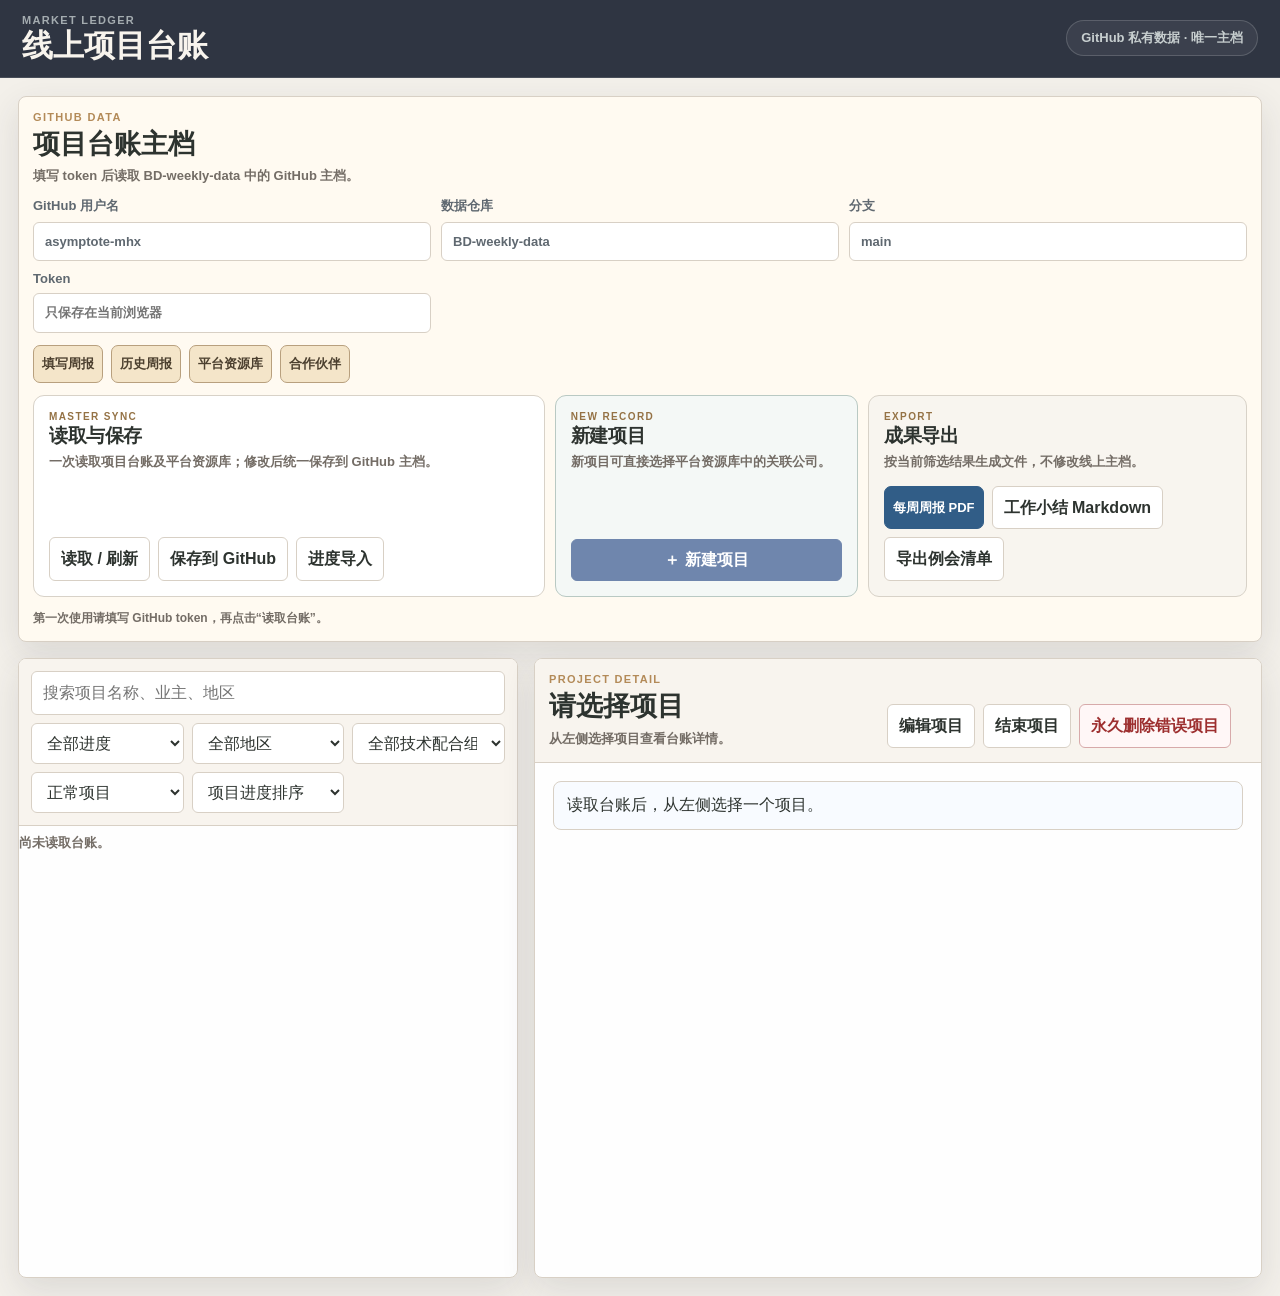
==== commit b23f7c48: "项目详情加入合作伙伴关系图与档案入口" ====
--- a/ledger.html
+++ b/ledger.html
@@ -4,7 +4,8 @@
   <meta charset="utf-8">
   <meta name="viewport" content="width=device-width, initial-scale=1">
   <title>线上项目台账</title>
-  <link rel="stylesheet" href="styles.css?v=20260927-progress-import-ledger-1">
+  <link rel="stylesheet" href="styles.css?v=20260927-online-to-local-1">
+  <link rel="stylesheet" href="partners.css?v=20260927-partners-1">
 </head>
 <body class="ledger-view-page">
   <header class="app-topbar">
@@ -32,6 +33,7 @@
         <a href="index.html" class="weekly-action-link">填写周报</a>
         <a href="reports.html" class="weekly-action-link">历史周报</a>
         <a href="resources.html" class="weekly-action-link">平台资源库</a>
+        <a href="partners.html" class="weekly-action-link">合作伙伴</a>
       </nav>
       <div class="ledger-command-grid">
         <section class="ledger-command-card ledger-sync-card" aria-labelledby="syncActionsTitle">
@@ -135,7 +137,10 @@
     </form>
   </dialog>
 
-  <script src="weekly_markdown.js?v=20260927-progress-import-ledger-1"></script>
-  <script src="ledger_view.js?v=20260927-progress-import-ledger-1"></script>
+  <script src="weekly_markdown.js?v=20260927-online-to-local-1"></script>
+  <script src="ledger_view.js?v=20260927-online-to-local-1"></script>
+  <script src="partner_core.js?v=20260927-partners-1"></script>
+  <script src="partner_api.js?v=20260927-partners-1"></script>
+  <script src="partner_ledger_bridge.js?v=20260927-partners-1"></script>
 </body>
 </html>
--- a/partners.css
+++ b/partners.css
@@ -0,0 +1,5 @@
+.partners-page{background:#f4f6f8;color:#20303d;font-family:system-ui,"Microsoft YaHei",sans-serif}.partners-page *{box-sizing:border-box}.partners-page [hidden]{display:none!important}.partners-page .app-topbar nav{display:flex;gap:20px;flex-wrap:wrap}.partners-page a{color:#245c74;text-underline-offset:3px}.partners-page .app-topbar a{color:inherit}.partners-shell{max-width:1440px;margin:auto;padding:32px}.partners-heading{display:flex;align-items:center;justify-content:space-between;gap:20px}.partners-heading h1{font-size:30px;margin:6px 0 12px;letter-spacing:-1px}.partners-heading p{color:#607282}.partners-page button{cursor:pointer}.partner-settings{background:#fff;border:1px solid #dbe3e8;padding:14px 18px;border-radius:10px;margin:18px 0}.partner-settings summary{cursor:pointer}.partner-settings-grid{display:grid;grid-template-columns:1fr 1fr .6fr 1.5fr;gap:16px;margin-top:18px}.partners-page label{display:flex;flex-direction:column;gap:7px;font-size:13px;color:#546775}.partners-page input,.partners-page select,.partners-page textarea{width:100%;font:inherit;background:#fff;border:1px solid #ced8df;border-radius:6px;padding:10px;color:#20303d}.partners-page button{font:inherit;border:1px solid #cbd6de;border-radius:6px;background:#fff;padding:10px 16px;color:#24465b}.partners-page button:disabled{opacity:.55;cursor:default}.partners-page button[aria-pressed=true],#refreshPartners,#saveLink{background:#234c61;color:#fff;border-color:#234c61}.partner-settings p,#partnerStatus,.partner-dialog p{font-size:13px;color:#607282}.partner-tabs{display:flex;gap:8px;margin:24px 0}.partner-workspace{display:grid;grid-template-columns:290px minmax(0,1fr);gap:26px}.partner-search{margin-bottom:16px}.partner-select{display:block;width:100%;text-align:left;margin-bottom:10px;padding:18px!important;border-radius:9px!important}.partner-select strong{font-size:20px;display:block}.partner-select small{display:block;margin-top:7px;font-size:12px;line-height:1.5;opacity:.85}.partner-select span{display:block;font-size:12px;margin-top:14px}.partner-detail-header{display:flex;justify-content:space-between;gap:15px;align-items:start}.partner-detail-header h2{font-size:28px;margin:0 0 8px}.partner-role{color:#607282;font-size:14px}.partner-summary{font-size:17px;line-height:1.7;max-width:780px}.partner-metrics{display:grid;grid-template-columns:repeat(4,1fr);background:#fff;border:1px solid #dbe3e8;border-radius:10px;margin:22px 0}.partner-metric{padding:18px;border-right:1px solid #e7edf1}.partner-metric:last-child{border:0}.partner-metric b{display:block;font-size:28px;font-weight:500;margin-bottom:5px}.partner-metric span{font-size:12px;color:#607282}.partner-caption{font-size:12px;color:#607282;line-height:1.6}.partner-dimensions{display:grid;grid-template-columns:repeat(2,minmax(0,1fr));gap:14px;margin:20px 0}.partner-dimension{background:#fff;padding:20px;border:1px solid #dbe3e8;border-radius:9px}.partner-dimension h3{font-size:15px;margin:0 0 12px}.partner-dimension p{font-size:14px;line-height:1.8;margin:0;color:#526574}.partner-section{margin:28px 0}.partner-section h3{font-size:17px}.relation-path{display:grid;grid-template-columns:minmax(90px,1fr) minmax(100px,1.5fr) minmax(90px,1fr);align-items:center;gap:12px;margin:16px 0}.relation-node{padding:12px;background:#e7eff3;border:1px solid #ccdce5;border-radius:6px;text-align:center;font-size:13px;overflow-wrap:anywhere}.relation-edge{text-align:center;font-size:12px;color:#596f7d;line-height:1.6;border-bottom:1px solid #628294;padding:8px 0;position:relative}.relation-edge:after{content:'›';position:absolute;right:-3px;bottom:-10px;font-size:20px}.relation-edge.claim{border-bottom-style:dashed}.relation-edge small{display:block;color:#6d7180}.partner-table-wrap{overflow:auto}.partner-table{width:100%;border-collapse:collapse;font-size:13px;background:#fff}.partner-table th{text-align:left;background:#edf2f5;color:#4a6475;font-weight:500;white-space:nowrap}.partner-table th,.partner-table td{padding:14px;border-bottom:1px solid #e0e7ec;vertical-align:top;line-height:1.7}.partner-table button{font-size:12px;padding:5px 10px}.partner-stage-track{display:flex;flex-wrap:wrap;gap:8px}.partner-stage-track span{font-size:12px;padding:8px 12px;background:#f0f3f5;border:1px solid #dbe3e8;border-radius:4px;color:#6a7e8b}.partner-stage-track .recorded{background:#e3eee9;color:#315e4c;border-color:#b6d0c3}.partner-warning{padding:14px 18px;background:#fff3dc;border-left:3px solid #b17a24;color:#735018;font-size:13px;line-height:1.7}.partner-source{white-space:pre-wrap;overflow-wrap:anywhere;font:13px/1.8 system-ui,"Microsoft YaHei",sans-serif;background:#fff;padding:20px;border:1px solid #dbe3e8;max-height:600px;overflow:auto}.project-picker{display:flex;align-items:end;gap:18px;margin:24px 0;flex-wrap:wrap}.project-picker label{flex:1;min-width:200px}.project-root{background:#234c61;color:#fff;padding:18px 24px;border-radius:8px;font-size:19px;margin:20px 0}.project-branches{margin-left:22px;border-left:1px solid #bccdd8;padding-left:24px}.project-branch{position:relative;background:#fff;border:1px solid #dbe3e8;border-radius:8px;padding:20px;margin:20px 0}.project-branch:before{content:'';position:absolute;left:-25px;top:34px;width:24px;border-top:1px solid #bccdd8}.project-branch header{display:flex;gap:15px;align-items:center;flex-wrap:wrap}.project-branch header strong{font-size:20px}.project-branch header span{font-size:13px;color:#607282}.project-branch p{font-size:14px;color:#526574;line-height:1.7}.partner-empty{padding:30px;color:#607282;background:#fff;border:1px dashed #c4d3dc;border-radius:8px}.partner-dialog{width:min(580px,calc(100% - 24px));max-height:90vh;border:1px solid #cbd6de;border-radius:12px;padding:24px;overflow:auto}.partner-dialog::backdrop{background:#172b3a88}.partner-dialog header{display:flex;align-items:center;justify-content:space-between}.partner-dialog label{margin:14px 0}.partner-dialog footer{display:flex;justify-content:end;margin-top:20px}.partner-bridge{padding:18px;border:1px solid #d8e3e9;border-radius:8px;background:#f7fafb;margin:16px 0}.partner-bridge header{display:flex;justify-content:space-between;gap:12px}.partner-bridge h3{margin:0;font-size:16px}.partner-bridge-links{display:flex;gap:8px;flex-wrap:wrap;margin-top:12px}.partner-bridge a{color:#245c74}.partner-bridge-links a{display:inline-block;padding:7px 10px;border:1px solid #ccdce5;background:#fff;border-radius:5px;font-size:13px}.partner-bridge p{font-size:13px;color:#607282}.partner-bridge button{font-size:13px}
+@media(max-width:900px){.partner-workspace{grid-template-columns:230px minmax(0,1fr)}.partner-dimensions{grid-template-columns:1fr}.partner-settings-grid{grid-template-columns:1fr 1fr}.partners-shell{padding:20px}}
+@media(max-width:620px){.partners-page .app-topbar{align-items:start;gap:16px;flex-direction:column}.partners-heading{align-items:start}.partners-heading h1{font-size:24px}.partners-shell{padding:16px}.partner-workspace{grid-template-columns:1fr}#partnerList{display:grid;grid-template-columns:1fr 1fr;gap:8px}.partner-select{margin:0;padding:12px!important}.partner-select strong{font-size:17px}.partner-select span{margin-top:8px}.partner-settings-grid{grid-template-columns:1fr}.partner-metrics{grid-template-columns:1fr 1fr}.partner-metric{border-bottom:1px solid #e7edf1}.partner-detail-header{margin-top:20px}.relation-path{gap:8px;grid-template-columns:minmax(70px,1fr) minmax(95px,1.4fr) minmax(70px,1fr)}.relation-node{padding:9px 5px}.project-branches{margin-left:8px;padding-left:14px}.project-branch{padding:14px}.project-branch:before{left:-15px;width:14px}}
+.partners-page{height:auto;overflow:auto}.partners-page button{width:auto}.partners-page .partner-select{width:100%}.partner-workspace>*{min-width:0}.partner-detail-header>div{min-width:0}.partner-detail-header button,.partners-heading button{flex-shrink:0}.partner-table-wrap{max-width:100%;min-width:0}.partner-table{min-width:480px}.partner-workspace{align-items:start}.partner-tabs button{flex:0 1 auto}.relation-edge{overflow-wrap:anywhere}.partner-bridge button{width:auto}
+@media(max-width:620px){.partner-workspace{grid-template-columns:minmax(0,1fr)}.partners-heading{flex-direction:column}.partner-detail-header{align-items:start}.partner-detail-header button{max-width:45%}}
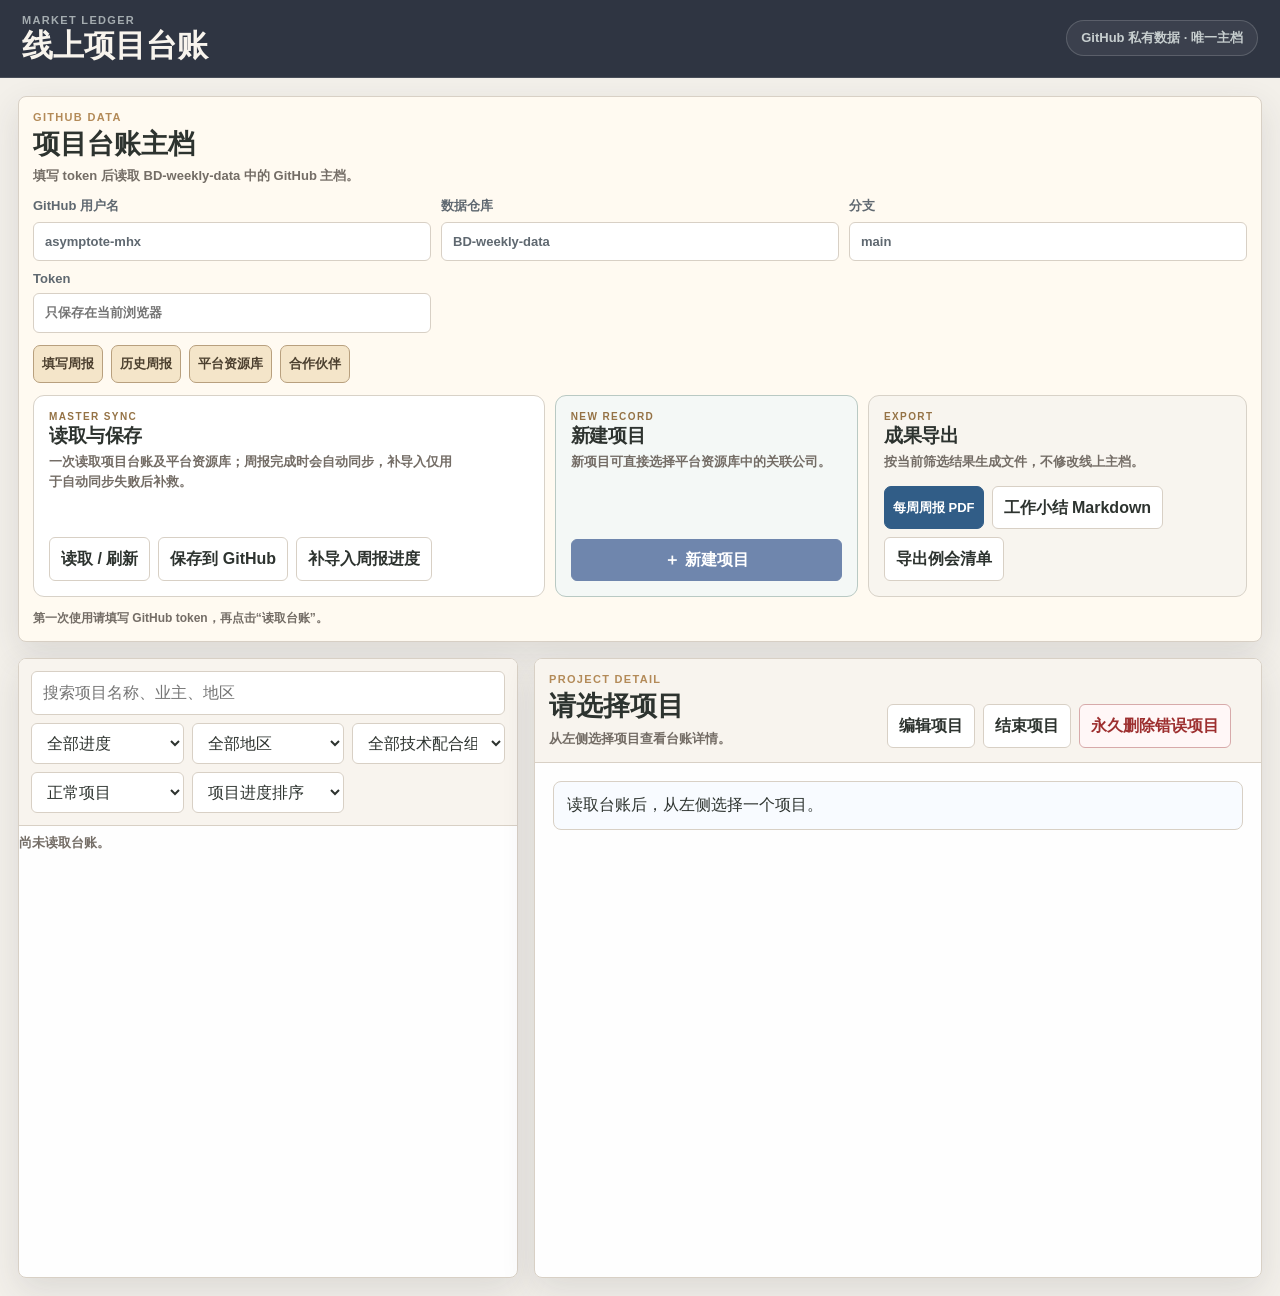
==== commit b0e8db66: "feat: add historical weekly progress recovery import" ====
--- a/ledger.html
+++ b/ledger.html
@@ -4,8 +4,8 @@
   <meta charset="utf-8">
   <meta name="viewport" content="width=device-width, initial-scale=1">
   <title>线上项目台账</title>
+  <link rel="stylesheet" href="partners.css?v=20261002-ledger-board-1">
   <link rel="stylesheet" href="styles.css?v=20260927-online-to-local-1">
-  <link rel="stylesheet" href="partners.css?v=20260927-partners-1">
 </head>
 <body class="ledger-view-page">
   <header class="app-topbar">
@@ -37,11 +37,11 @@
       </nav>
       <div class="ledger-command-grid">
         <section class="ledger-command-card ledger-sync-card" aria-labelledby="syncActionsTitle">
-          <div><p>MASTER SYNC</p><h2 id="syncActionsTitle">读取与保存</h2><span>一次读取项目台账及平台资源库；修改后统一保存到 GitHub 主档。</span></div>
+          <div><p>MASTER SYNC</p><h2 id="syncActionsTitle">读取与保存</h2><span>一次读取项目台账及平台资源库；周报完成时会自动同步，补导入仅用于自动同步失败后补救。</span></div>
           <div class="ledger-command-actions">
             <button id="loadLedgerButton" type="button">读取 / 刷新</button>
             <button id="saveLedgerButton" type="button" disabled>保存到 GitHub</button>
-            <button id="importWeeklyProgressButton" type="button" disabled>进度导入</button>
+            <button id="importWeeklyProgressButton" type="button" disabled>补导入周报进度</button>
           </div>
         </section>
         <section class="ledger-command-card ledger-create-card" aria-labelledby="createActionsTitle">
@@ -137,10 +137,24 @@
     </form>
   </dialog>
 
+  <dialog id="weeklyImportDialog" class="resource-dialog">
+    <form id="weeklyImportForm" method="dialog">
+      <header><div><p class="eyebrow">RECOVERY IMPORT</p><h2>补导入周报进度</h2></div><button value="cancel" type="button" data-close-dialog>关闭</button></header>
+      <p class="muted">仅在完成周报后自动同步失败时使用。只更新已有项目，无法匹配的项目会列出且不会自动新建。</p>
+      <div class="form-grid">
+        <label class="wide">搜索周报标题或周次<input id="weeklyImportSearch" type="search" placeholder="例如：260928 或 2026-09-28" autocomplete="off"></label>
+        <label class="wide">选择已完成周报<select id="weeklyImportReportSelect" size="8" required></select></label>
+      </div>
+      <div id="weeklyImportSummary" class="panel-summary">打开后将从 GitHub 读取历史完成稿。</div>
+      <footer><span>确认后直接更新 GitHub 台账主档。</span><button id="confirmWeeklyImportButton" value="save" type="submit">确认补导入</button></footer>
+    </form>
+  </dialog>
+
   <script src="weekly_markdown.js?v=20260927-online-to-local-1"></script>
-  <script src="ledger_view.js?v=20260927-online-to-local-1"></script>
-  <script src="partner_core.js?v=20260927-partners-1"></script>
-  <script src="partner_api.js?v=20260927-partners-1"></script>
+  <script src="partner_core.js?v=20261002-ledger-board-1"></script>
+  <script src="partner_api.js?v=20261002-ledger-board-1"></script>
+  <script src="partner_board.js?v=20261002-ledger-board-1"></script>
+  <script src="ledger_view.js?v=20261009-weekly-recovery-1"></script>
   <script src="partner_ledger_bridge.js?v=20260927-partners-1"></script>
 </body>
 </html>
--- a/partners.css
+++ b/partners.css
@@ -1,5 +1,17 @@
-.partners-page{background:#f4f6f8;color:#20303d;font-family:system-ui,"Microsoft YaHei",sans-serif}.partners-page *{box-sizing:border-box}.partners-page [hidden]{display:none!important}.partners-page .app-topbar nav{display:flex;gap:20px;flex-wrap:wrap}.partners-page a{color:#245c74;text-underline-offset:3px}.partners-page .app-topbar a{color:inherit}.partners-shell{max-width:1440px;margin:auto;padding:32px}.partners-heading{display:flex;align-items:center;justify-content:space-between;gap:20px}.partners-heading h1{font-size:30px;margin:6px 0 12px;letter-spacing:-1px}.partners-heading p{color:#607282}.partners-page button{cursor:pointer}.partner-settings{background:#fff;border:1px solid #dbe3e8;padding:14px 18px;border-radius:10px;margin:18px 0}.partner-settings summary{cursor:pointer}.partner-settings-grid{display:grid;grid-template-columns:1fr 1fr .6fr 1.5fr;gap:16px;margin-top:18px}.partners-page label{display:flex;flex-direction:column;gap:7px;font-size:13px;color:#546775}.partners-page input,.partners-page select,.partners-page textarea{width:100%;font:inherit;background:#fff;border:1px solid #ced8df;border-radius:6px;padding:10px;color:#20303d}.partners-page button{font:inherit;border:1px solid #cbd6de;border-radius:6px;background:#fff;padding:10px 16px;color:#24465b}.partners-page button:disabled{opacity:.55;cursor:default}.partners-page button[aria-pressed=true],#refreshPartners,#saveLink{background:#234c61;color:#fff;border-color:#234c61}.partner-settings p,#partnerStatus,.partner-dialog p{font-size:13px;color:#607282}.partner-tabs{display:flex;gap:8px;margin:24px 0}.partner-workspace{display:grid;grid-template-columns:290px minmax(0,1fr);gap:26px}.partner-search{margin-bottom:16px}.partner-select{display:block;width:100%;text-align:left;margin-bottom:10px;padding:18px!important;border-radius:9px!important}.partner-select strong{font-size:20px;display:block}.partner-select small{display:block;margin-top:7px;font-size:12px;line-height:1.5;opacity:.85}.partner-select span{display:block;font-size:12px;margin-top:14px}.partner-detail-header{display:flex;justify-content:space-between;gap:15px;align-items:start}.partner-detail-header h2{font-size:28px;margin:0 0 8px}.partner-role{color:#607282;font-size:14px}.partner-summary{font-size:17px;line-height:1.7;max-width:780px}.partner-metrics{display:grid;grid-template-columns:repeat(4,1fr);background:#fff;border:1px solid #dbe3e8;border-radius:10px;margin:22px 0}.partner-metric{padding:18px;border-right:1px solid #e7edf1}.partner-metric:last-child{border:0}.partner-metric b{display:block;font-size:28px;font-weight:500;margin-bottom:5px}.partner-metric span{font-size:12px;color:#607282}.partner-caption{font-size:12px;color:#607282;line-height:1.6}.partner-dimensions{display:grid;grid-template-columns:repeat(2,minmax(0,1fr));gap:14px;margin:20px 0}.partner-dimension{background:#fff;padding:20px;border:1px solid #dbe3e8;border-radius:9px}.partner-dimension h3{font-size:15px;margin:0 0 12px}.partner-dimension p{font-size:14px;line-height:1.8;margin:0;color:#526574}.partner-section{margin:28px 0}.partner-section h3{font-size:17px}.relation-path{display:grid;grid-template-columns:minmax(90px,1fr) minmax(100px,1.5fr) minmax(90px,1fr);align-items:center;gap:12px;margin:16px 0}.relation-node{padding:12px;background:#e7eff3;border:1px solid #ccdce5;border-radius:6px;text-align:center;font-size:13px;overflow-wrap:anywhere}.relation-edge{text-align:center;font-size:12px;color:#596f7d;line-height:1.6;border-bottom:1px solid #628294;padding:8px 0;position:relative}.relation-edge:after{content:'›';position:absolute;right:-3px;bottom:-10px;font-size:20px}.relation-edge.claim{border-bottom-style:dashed}.relation-edge small{display:block;color:#6d7180}.partner-table-wrap{overflow:auto}.partner-table{width:100%;border-collapse:collapse;font-size:13px;background:#fff}.partner-table th{text-align:left;background:#edf2f5;color:#4a6475;font-weight:500;white-space:nowrap}.partner-table th,.partner-table td{padding:14px;border-bottom:1px solid #e0e7ec;vertical-align:top;line-height:1.7}.partner-table button{font-size:12px;padding:5px 10px}.partner-stage-track{display:flex;flex-wrap:wrap;gap:8px}.partner-stage-track span{font-size:12px;padding:8px 12px;background:#f0f3f5;border:1px solid #dbe3e8;border-radius:4px;color:#6a7e8b}.partner-stage-track .recorded{background:#e3eee9;color:#315e4c;border-color:#b6d0c3}.partner-warning{padding:14px 18px;background:#fff3dc;border-left:3px solid #b17a24;color:#735018;font-size:13px;line-height:1.7}.partner-source{white-space:pre-wrap;overflow-wrap:anywhere;font:13px/1.8 system-ui,"Microsoft YaHei",sans-serif;background:#fff;padding:20px;border:1px solid #dbe3e8;max-height:600px;overflow:auto}.project-picker{display:flex;align-items:end;gap:18px;margin:24px 0;flex-wrap:wrap}.project-picker label{flex:1;min-width:200px}.project-root{background:#234c61;color:#fff;padding:18px 24px;border-radius:8px;font-size:19px;margin:20px 0}.project-branches{margin-left:22px;border-left:1px solid #bccdd8;padding-left:24px}.project-branch{position:relative;background:#fff;border:1px solid #dbe3e8;border-radius:8px;padding:20px;margin:20px 0}.project-branch:before{content:'';position:absolute;left:-25px;top:34px;width:24px;border-top:1px solid #bccdd8}.project-branch header{display:flex;gap:15px;align-items:center;flex-wrap:wrap}.project-branch header strong{font-size:20px}.project-branch header span{font-size:13px;color:#607282}.project-branch p{font-size:14px;color:#526574;line-height:1.7}.partner-empty{padding:30px;color:#607282;background:#fff;border:1px dashed #c4d3dc;border-radius:8px}.partner-dialog{width:min(580px,calc(100% - 24px));max-height:90vh;border:1px solid #cbd6de;border-radius:12px;padding:24px;overflow:auto}.partner-dialog::backdrop{background:#172b3a88}.partner-dialog header{display:flex;align-items:center;justify-content:space-between}.partner-dialog label{margin:14px 0}.partner-dialog footer{display:flex;justify-content:end;margin-top:20px}.partner-bridge{padding:18px;border:1px solid #d8e3e9;border-radius:8px;background:#f7fafb;margin:16px 0}.partner-bridge header{display:flex;justify-content:space-between;gap:12px}.partner-bridge h3{margin:0;font-size:16px}.partner-bridge-links{display:flex;gap:8px;flex-wrap:wrap;margin-top:12px}.partner-bridge a{color:#245c74}.partner-bridge-links a{display:inline-block;padding:7px 10px;border:1px solid #ccdce5;background:#fff;border-radius:5px;font-size:13px}.partner-bridge p{font-size:13px;color:#607282}.partner-bridge button{font-size:13px}
-@media(max-width:900px){.partner-workspace{grid-template-columns:230px minmax(0,1fr)}.partner-dimensions{grid-template-columns:1fr}.partner-settings-grid{grid-template-columns:1fr 1fr}.partners-shell{padding:20px}}
-@media(max-width:620px){.partners-page .app-topbar{align-items:start;gap:16px;flex-direction:column}.partners-heading{align-items:start}.partners-heading h1{font-size:24px}.partners-shell{padding:16px}.partner-workspace{grid-template-columns:1fr}#partnerList{display:grid;grid-template-columns:1fr 1fr;gap:8px}.partner-select{margin:0;padding:12px!important}.partner-select strong{font-size:17px}.partner-select span{margin-top:8px}.partner-settings-grid{grid-template-columns:1fr}.partner-metrics{grid-template-columns:1fr 1fr}.partner-metric{border-bottom:1px solid #e7edf1}.partner-detail-header{margin-top:20px}.relation-path{gap:8px;grid-template-columns:minmax(70px,1fr) minmax(95px,1.4fr) minmax(70px,1fr)}.relation-node{padding:9px 5px}.project-branches{margin-left:8px;padding-left:14px}.project-branch{padding:14px}.project-branch:before{left:-15px;width:14px}}
-.partners-page{height:auto;overflow:auto}.partners-page button{width:auto}.partners-page .partner-select{width:100%}.partner-workspace>*{min-width:0}.partner-detail-header>div{min-width:0}.partner-detail-header button,.partners-heading button{flex-shrink:0}.partner-table-wrap{max-width:100%;min-width:0}.partner-table{min-width:480px}.partner-workspace{align-items:start}.partner-tabs button{flex:0 1 auto}.relation-edge{overflow-wrap:anywhere}.partner-bridge button{width:auto}
+.partners-page{background:#f4f6f8;color:#20303d;font-family:system-ui,"Microsoft YaHei",sans-serif}.partners-page *{box-sizing:border-box}.partners-page [hidden]{display:none!important}.partners-page .app-topbar nav{display:flex;gap:20px;flex-wrap:wrap}.partners-page a{color:#245c74;text-underline-offset:3px}.partners-page .app-topbar a{color:inherit}.partners-shell{max-width:1440px;margin:auto;padding:32px}.partners-heading{display:flex;align-items:center;justify-content:space-between;gap:20px}.partners-heading h1{font-size:30px;margin:6px 0 12px;letter-spacing:-1px}.partners-heading p{color:#607282}.partners-page button{cursor:pointer}.partner-settings{background:#fff;border:1px solid #dbe3e8;padding:14px 18px;border-radius:10px;margin:18px 0}.partner-settings summary{cursor:pointer}.partner-settings-grid{display:grid;grid-template-columns:1fr 1fr .6fr 1.5fr;gap:16px;margin-top:18px}.partners-page label{display:flex;flex-direction:column;gap:7px;font-size:13px;color:#546775}.partners-page input,.partners-page select,.partners-page textarea{width:100%;font:inherit;background:#fff;border:1px solid #ced8df;border-radius:6px;padding:10px;color:#20303d}.partners-page button{font:inherit;border:1px solid #cbd6de;border-radius:6px;background:#fff;padding:10px 16px;color:#24465b}.partners-page button:disabled{opacity:.55;cursor:default}.partners-page button[aria-pressed=true],#refreshPartners,#saveLink{background:#234c61;color:#fff;border-color:#234c61}.partner-settings p,#partnerStatus,.partner-dialog p{font-size:13px;color:#607282}.partner-tabs{display:flex;gap:8px;margin:24px 0}.partner-workspace{display:grid;grid-template-columns:290px minmax(0,1fr);gap:26px}.partner-search{margin-bottom:16px}.partner-select{display:block;width:100%;text-align:left;margin-bottom:10px;padding:18px!important;border-radius:9px!important}.partner-select strong{font-size:20px;display:block}.partner-select small{display:block;margin-top:7px;font-size:12px;line-height:1.5;opacity:.85}.partner-select span{display:block;font-size:12px;margin-top:14px}.partner-detail-header{display:flex;justify-content:space-between;gap:15px;align-items:start}.partner-detail-header h2{font-size:28px;margin:0 0 8px}.partner-role{color:#607282;font-size:14px}.partner-summary{font-size:17px;line-height:1.7;max-width:780px}.partner-metrics{display:grid;grid-template-columns:repeat(4,1fr);background:#fff;border:1px solid #dbe3e8;border-radius:10px;margin:22px 0}.partner-metric{padding:18px;border-right:1px solid #e7edf1}.partner-metric:last-child{border:0}.partner-metric b{display:block;font-size:28px;font-weight:500;margin-bottom:5px}.partner-metric span{font-size:12px;color:#607282}.partner-caption{font-size:12px;color:#607282;line-height:1.6}.partner-dimensions{display:grid;grid-template-columns:repeat(2,minmax(0,1fr));gap:14px;margin:20px 0}.partner-dimension{background:#fff;padding:20px;border:1px solid #dbe3e8;border-radius:9px}.partner-dimension h3{font-size:15px;margin:0 0 12px}.partner-dimension p{font-size:14px;line-height:1.8;margin:0;color:#526574}.partner-section{margin:28px 0}.partner-section h3{font-size:17px}.relation-path{display:grid;grid-template-columns:minmax(90px,1fr) minmax(100px,1.5fr) minmax(90px,1fr);align-items:center;gap:12px;margin:16px 0}.relation-node{padding:12px;background:#e7eff3;border:1px solid #ccdce5;border-radius:6px;text-align:center;font-size:13px;overflow-wrap:anywhere}.relation-edge{text-align:center;font-size:12px;color:#596f7d;line-height:1.6;border-bottom:1px solid #628294;padding:8px 0;position:relative}.relation-edge:after{content:'›';position:absolute;right:-3px;bottom:-10px;font-size:20px}.relation-edge.claim{border-bottom-style:dashed}.relation-edge small{display:block;color:#6d7180}.partner-table-wrap{overflow:auto}.partner-table{width:100%;border-collapse:collapse;font-size:13px;background:#fff}.partner-table th{text-align:left;background:#edf2f5;color:#4a6475;font-weight:500;white-space:nowrap}.partner-table th,.partner-table td{padding:14px;border-bottom:1px solid #e0e7ec;vertical-align:top;line-height:1.7}.partner-table button{font-size:12px;padding:5px 10px}.partner-stage-track{display:flex;flex-wrap:wrap;gap:8px}.partner-stage-track span{font-size:12px;padding:8px 12px;background:#f0f3f5;border:1px solid #dbe3e8;border-radius:4px;color:#6a7e8b}.partner-stage-track .recorded{background:#e3eee9;color:#315e4c;border-color:#b6d0c3}.partner-warning{padding:14px 18px;background:#fff3dc;border-left:3px solid #b17a24;color:#735018;font-size:13px;line-height:1.7}.partner-source{white-space:pre-wrap;overflow-wrap:anywhere;font:13px/1.8 system-ui,"Microsoft YaHei",sans-serif;background:#fff;padding:20px;border:1px solid #dbe3e8;max-height:600px;overflow:auto}.project-picker{display:flex;align-items:end;gap:18px;margin:24px 0;flex-wrap:wrap}.project-picker label{flex:1;min-width:200px}.project-root{background:#234c61;color:#fff;padding:18px 24px;border-radius:8px;font-size:19px;margin:20px 0}.project-branches{margin-left:22px;border-left:1px solid #bccdd8;padding-left:24px}.project-branch{position:relative;background:#fff;border:1px solid #dbe3e8;border-radius:8px;padding:20px;margin:20px 0}.project-branch:before{content:'';position:absolute;left:-25px;top:34px;width:24px;border-top:1px solid #bccdd8}.project-branch header{display:flex;gap:15px;align-items:center;flex-wrap:wrap}.project-branch header strong{font-size:20px}.project-branch header span{font-size:13px;color:#607282}.project-branch p{font-size:14px;color:#526574;line-height:1.7}.partner-empty{padding:30px;color:#607282;background:#fff;border:1px dashed #c4d3dc;border-radius:8px}.partner-dialog{width:min(580px,calc(100% - 24px));max-height:90vh;border:1px solid #cbd6de;border-radius:12px;padding:24px;overflow:auto}.partner-dialog::backdrop{background:#172b3a88}.partner-dialog header{display:flex;align-items:center;justify-content:space-between}.partner-dialog label{margin:14px 0}.partner-dialog footer{display:flex;justify-content:end;margin-top:20px}.partner-bridge{padding:18px;border:1px solid #d8e3e9;border-radius:8px;background:#f7fafb;margin:16px 0}.partner-bridge header{display:flex;justify-content:space-between;gap:12px}.partner-bridge h3{margin:0;font-size:16px}.partner-bridge-links{display:flex;gap:8px;flex-wrap:wrap;margin-top:12px}.partner-bridge a{color:#245c74}.partner-bridge-links a{display:inline-block;padding:7px 10px;border:1px solid #ccdce5;background:#fff;border-radius:5px;font-size:13px}.partner-bridge p{font-size:13px;color:#607282}.partner-bridge button{font-size:13px}
+@media(max-width:900px){.partner-workspace{grid-template-columns:230px minmax(0,1fr)}.partner-dimensions{grid-template-columns:1fr}.partner-settings-grid{grid-template-columns:1fr 1fr}.partners-shell{padding:20px}}
+@media(max-width:620px){.partners-page .app-topbar{align-items:start;gap:16px;flex-direction:column}.partners-heading{align-items:start}.partners-heading h1{font-size:24px}.partners-shell{padding:16px}.partner-workspace{grid-template-columns:1fr}#partnerList{display:grid;grid-template-columns:1fr 1fr;gap:8px}.partner-select{margin:0;padding:12px!important}.partner-select strong{font-size:17px}.partner-select span{margin-top:8px}.partner-settings-grid{grid-template-columns:1fr}.partner-metrics{grid-template-columns:1fr 1fr}.partner-metric{border-bottom:1px solid #e7edf1}.partner-detail-header{margin-top:20px}.relation-path{gap:8px;grid-template-columns:minmax(70px,1fr) minmax(95px,1.4fr) minmax(70px,1fr)}.relation-node{padding:9px 5px}.project-branches{margin-left:8px;padding-left:14px}.project-branch{padding:14px}.project-branch:before{left:-15px;width:14px}}
+.partners-page{height:auto;overflow:auto}.partners-page button{width:auto}.partners-page .partner-select{width:100%}.partner-workspace>*{min-width:0}.partner-detail-header>div{min-width:0}.partner-detail-header button,.partners-heading button{flex-shrink:0}.partner-table-wrap{max-width:100%;min-width:0}.partner-table{min-width:480px}.partner-workspace{align-items:start}.partner-tabs button{flex:0 1 auto}.relation-edge{overflow-wrap:anywhere}.partner-bridge button{width:auto}
 @media(max-width:620px){.partner-workspace{grid-template-columns:minmax(0,1fr)}.partners-heading{flex-direction:column}.partner-detail-header{align-items:start}.partner-detail-header button{max-width:45%}}
+.partner-city-group{font-size:15px;color:#627a89;font-weight:500;margin:12px 0}.partners-page .partner-select{padding:16px 18px!important}.partner-select span{margin-top:8px}.partner-detail-header{padding-bottom:18px;border-bottom:1px solid #dbe3e8}.partner-section{margin:30px 0}.partner-section>h3{margin-bottom:18px}.capability-group{margin:16px 0 22px}.capability-group h4{font-size:14px;font-weight:500;color:#526574;margin:12px 0}.relationship-distance{white-space:nowrap;color:#285b4b}.partner-empty.compact-empty{padding:18px;margin:0;font-size:14px}.information-metrics{display:grid;grid-template-columns:repeat(3,minmax(0,1fr));gap:18px;background:#fff;border:1px solid #dbe3e8;border-radius:8px;padding:20px}.information-metrics h4{margin:0 0 14px;font-size:14px;font-weight:500;color:#526574}.information-metrics strong{font-size:21px;font-weight:500}.information-metrics p{font-size:12px;color:#627a89;line-height:1.7}.information-method,.partner-secondary,#sourceDetails{padding:16px 0;border-top:1px solid #dbe3e8}.information-method p,.partner-secondary p,.organization-unchanged>p{font-size:14px;color:#526574;line-height:1.8}.partner-secondary h3{font-size:15px}.information-method summary,.partner-secondary summary,#sourceDetails summary{font-size:13px;color:#607282;cursor:pointer}.partner-city-group{grid-column:1/-1}
+@media(max-width:620px){.information-metrics{grid-template-columns:1fr;gap:12px}.information-metrics section+section{border-top:1px solid #e5ebef;padding-top:15px}}
+.profile-dialog{width:min(760px,calc(100% - 24px))}.profile-dialog fieldset{border:1px solid #dbe3e8;border-radius:8px;padding:16px;margin:16px 0}.profile-dialog legend{font-size:14px;color:#607282}.partners-page .profile-check{display:flex;flex-direction:row;align-items:center}.profile-check input{width:auto}.section-edit{float:right;font-size:12px!important;padding:5px 12px!important}.profile-actions{display:flex;gap:8px;flex-wrap:wrap;justify-content:end}.profile-actions button{max-width:none!important}.profile-dialog footer button{background:#234c61;color:white}
+.comparison-matrix{min-width:1180px;table-layout:fixed}.comparison-matrix th:first-child{width:160px;position:sticky;left:0;z-index:1;background:#edf2f5}.comparison-matrix th:not(:first-child),.comparison-matrix td{min-width:195px;overflow-wrap:anywhere}.comparison-matrix thead th{white-space:normal}.comparison-matrix small{color:#607282;font-size:12px}.compare-relation+.compare-relation{border-top:1px solid #e3e9ed;padding-top:10px;margin-top:10px}.project-comparison{margin:28px 0 36px}
+.relationship-board{margin:24px 0}.board-toolbar{display:flex;gap:8px;align-items:center;flex-wrap:wrap;margin:14px 0}.board-toolbar select{width:130px}.board-toolbar span{font-size:13px;color:#607282}.board-layout{display:grid;grid-template-columns:minmax(0,1fr) 270px;border:1px solid #ccd8df;border-radius:10px;overflow:hidden;background:white}.board-scroll{overflow:auto;height:610px;background-color:#f8fafb;background-image:radial-gradient(#d3dfe5 1px,transparent 1px);background-size:20px 20px}.board-scroll svg{max-width:none;display:block}.board-scroll [data-node]{cursor:grab;touch-action:none}.board-scroll text{font:14px system-ui;fill:#233f50;pointer-events:none}.board-scroll .board-node-type{font-size:11px;fill:#647d8b}.board-line-label{paint-order:stroke;stroke:#f8fafb;stroke-width:5px;stroke-linejoin:round;font-size:12px!important}.board-inspector{padding:16px;border-left:1px solid #ccd8df;max-height:610px;overflow:auto}.board-inspector h3{font-size:15px}.board-inspector label{margin:10px 0}.board-inspector button{font-size:12px;padding:7px}.board-edge-list>div{border-top:1px solid #dde6eb;padding:10px 0;font-size:12px;overflow-wrap:anywhere}.board-edge-list span{display:block;margin-bottom:5px}@media(max-width:750px){.board-layout{grid-template-columns:minmax(0,1fr)}.board-scroll{height:430px}.board-inspector{max-height:450px;border-left:0;border-top:1px solid #ccd8df}}
+.board-scroll [data-edit-field]{pointer-events:auto;cursor:text}.board-scroll [data-port]{cursor:crosshair;touch-action:none}.board-scroll [data-edge]{cursor:pointer}.board-scroll foreignObject input{height:38px;padding:4px 8px;border:2px solid #355d85}.board-inspector [hidden]{display:none!important}
+.board-layout.board-direct{display:block;position:relative}.board-direct .board-scroll{height:660px}.board-floating-editor{position:absolute;z-index:5;width:min(288px,calc(100% - 16px));max-height:420px;overflow:auto;padding:14px;background:#fff;border:1px solid #aec1cc;border-radius:10px;box-shadow:0 6px 20px #20303d20}.board-floating-editor[hidden]{display:none}.board-floating-editor label{margin:8px 0}.board-floating-editor h3{font-size:14px;margin:0 24px 12px 0}.board-floating-editor [data-b=closeEditor]{float:right;padding:2px 8px}.board-floating-editor button{font-size:12px}.board-selected>rect{stroke:#245f87;stroke-width:3}.board-panning,.board-panning *{cursor:grabbing!important}.board-direct:focus{outline:none}
+.board-direct .board-scroll{overflow:hidden;position:relative}.board-direct .board-scroll svg{width:100%;height:100%;touch-action:none}.board-selected>.board-visible-edge{filter:drop-shadow(0 0 2px #245f8780)}.board-line-legend{display:flex;gap:22px;font-size:13px;color:#466879;margin:8px 0 12px}
+.board-scroll [data-port]{opacity:0;pointer-events:none}.board-scroll .board-selected [data-port]{opacity:1;pointer-events:auto}
+.board-scroll [data-control]{cursor:move;touch-action:none}
+.board-preview{margin:28px 0}.board-preview-header{display:flex;align-items:end;justify-content:space-between;gap:16px;margin-bottom:12px}.board-preview-header h4{margin:0 0 4px;font-size:18px}.board-preview-header p{margin:0;color:#607282}.board-preview-link{white-space:nowrap;text-decoration:none;color:#245f87;font-weight:700}.board-preview-layout{display:block}.board-preview .board-scroll{height:420px;overflow:hidden}.board-preview .board-scroll svg{width:100%;height:100%}.board-preview [data-node],.board-preview [data-edge]{cursor:default}
+.project-information{margin:32px 0}.project-information h2{display:flex;gap:16px;align-items:center;justify-content:space-between}.project-information h2 button{font-size:14px}.information-content{white-space:pre-wrap;min-width:260px}.project-information th:first-child{width:180px}.project-information th:last-child{width:160px}
